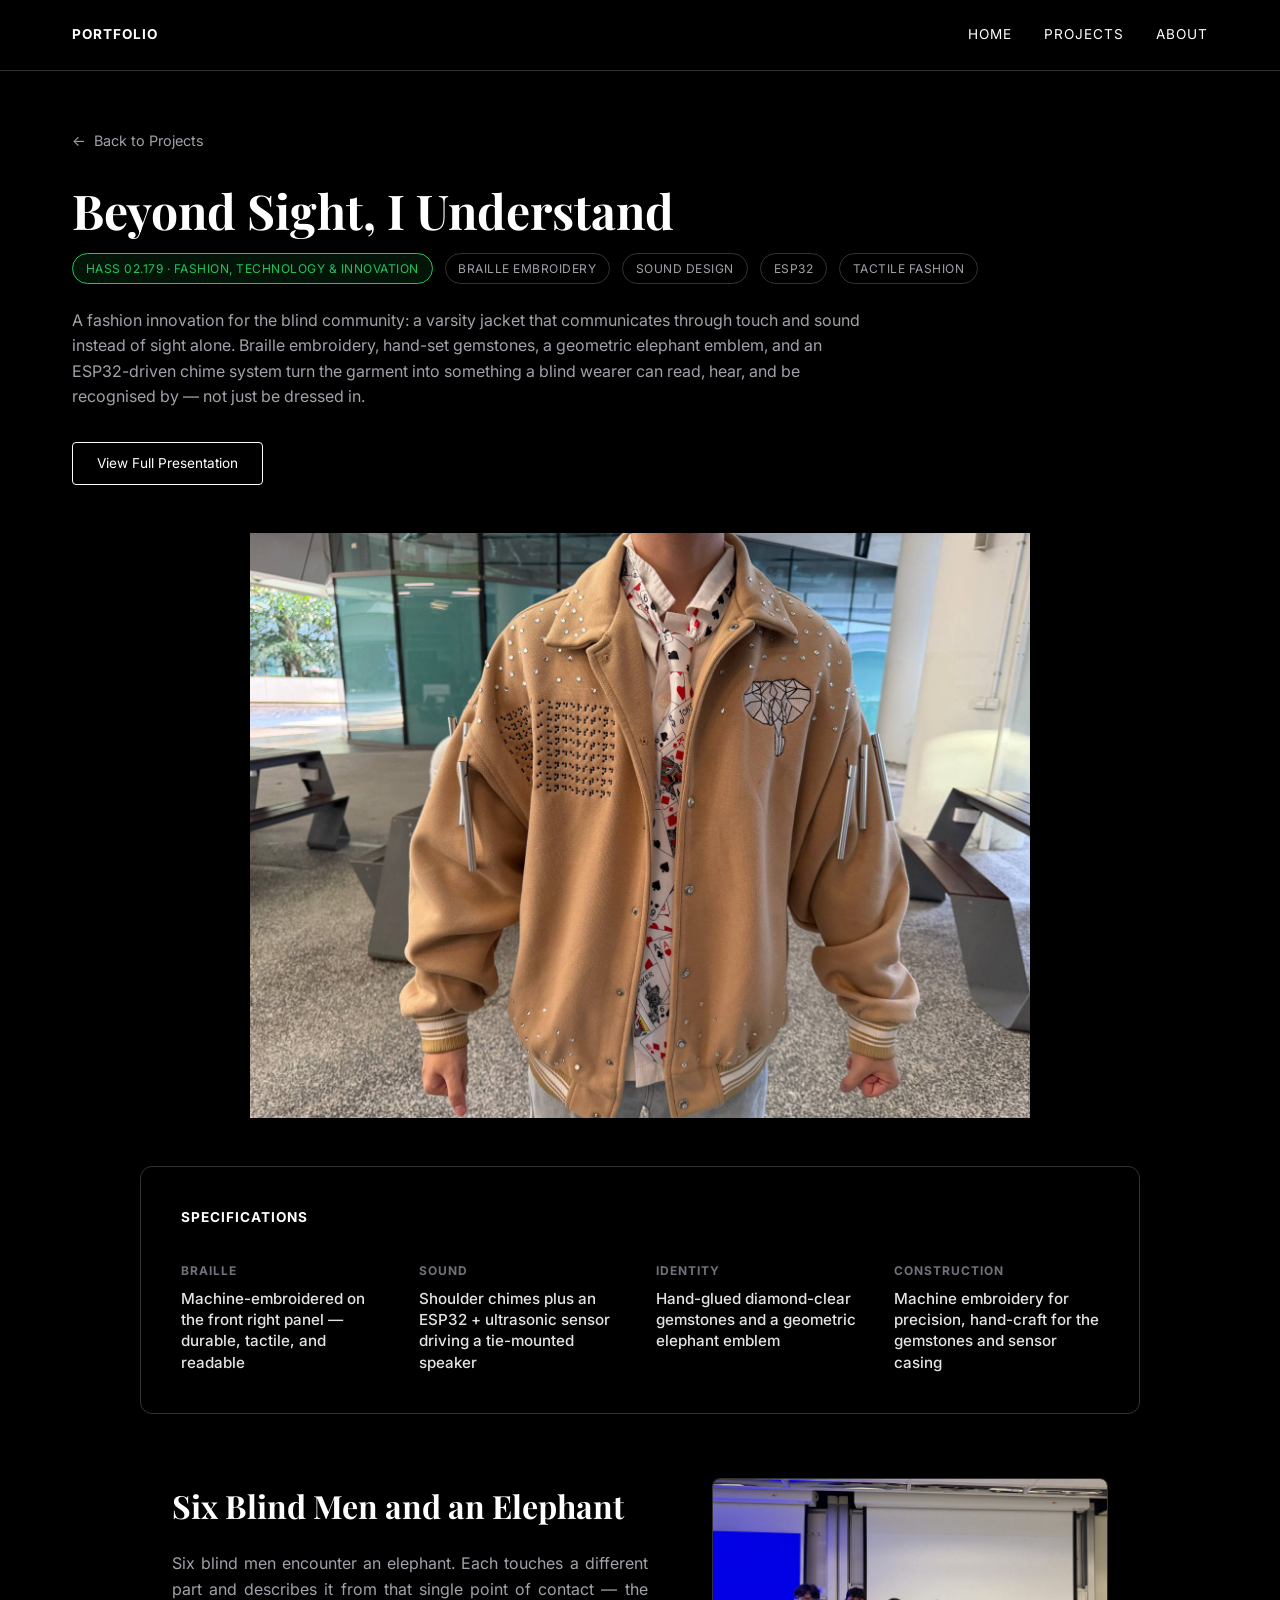
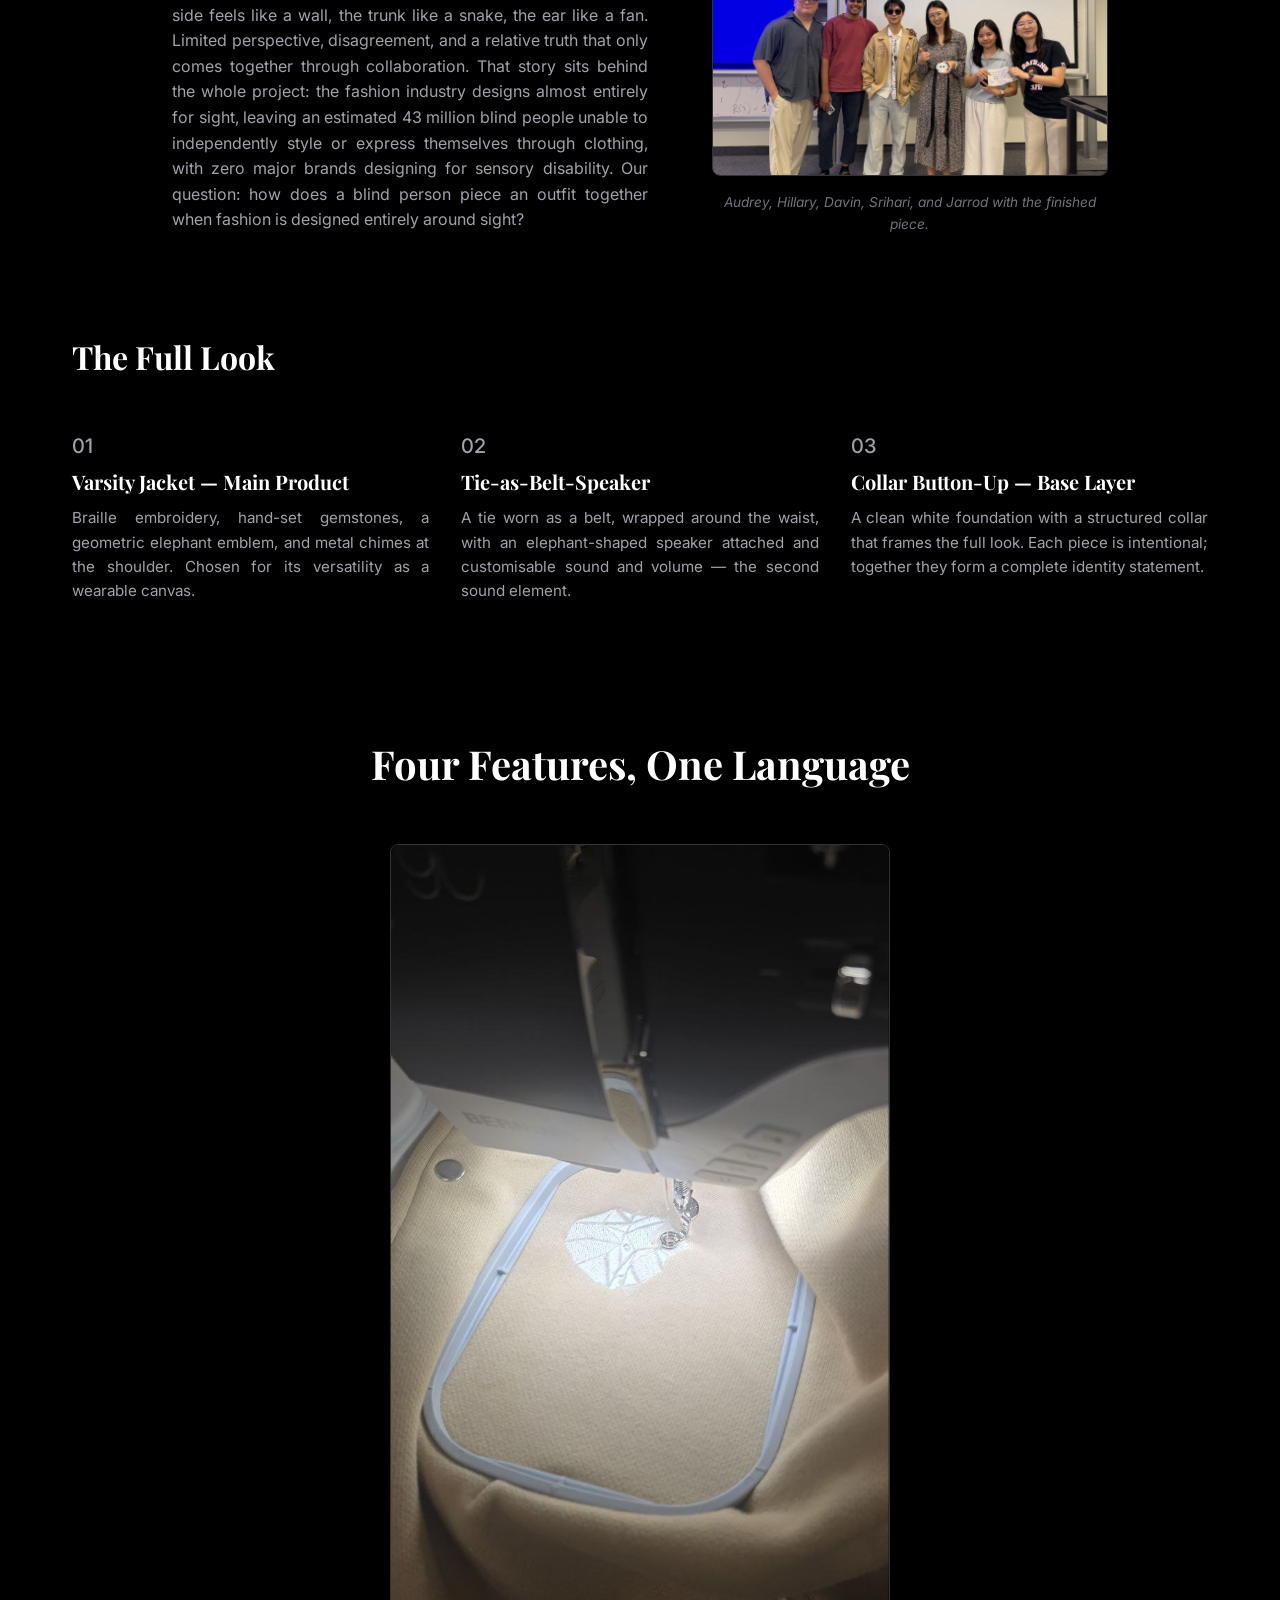
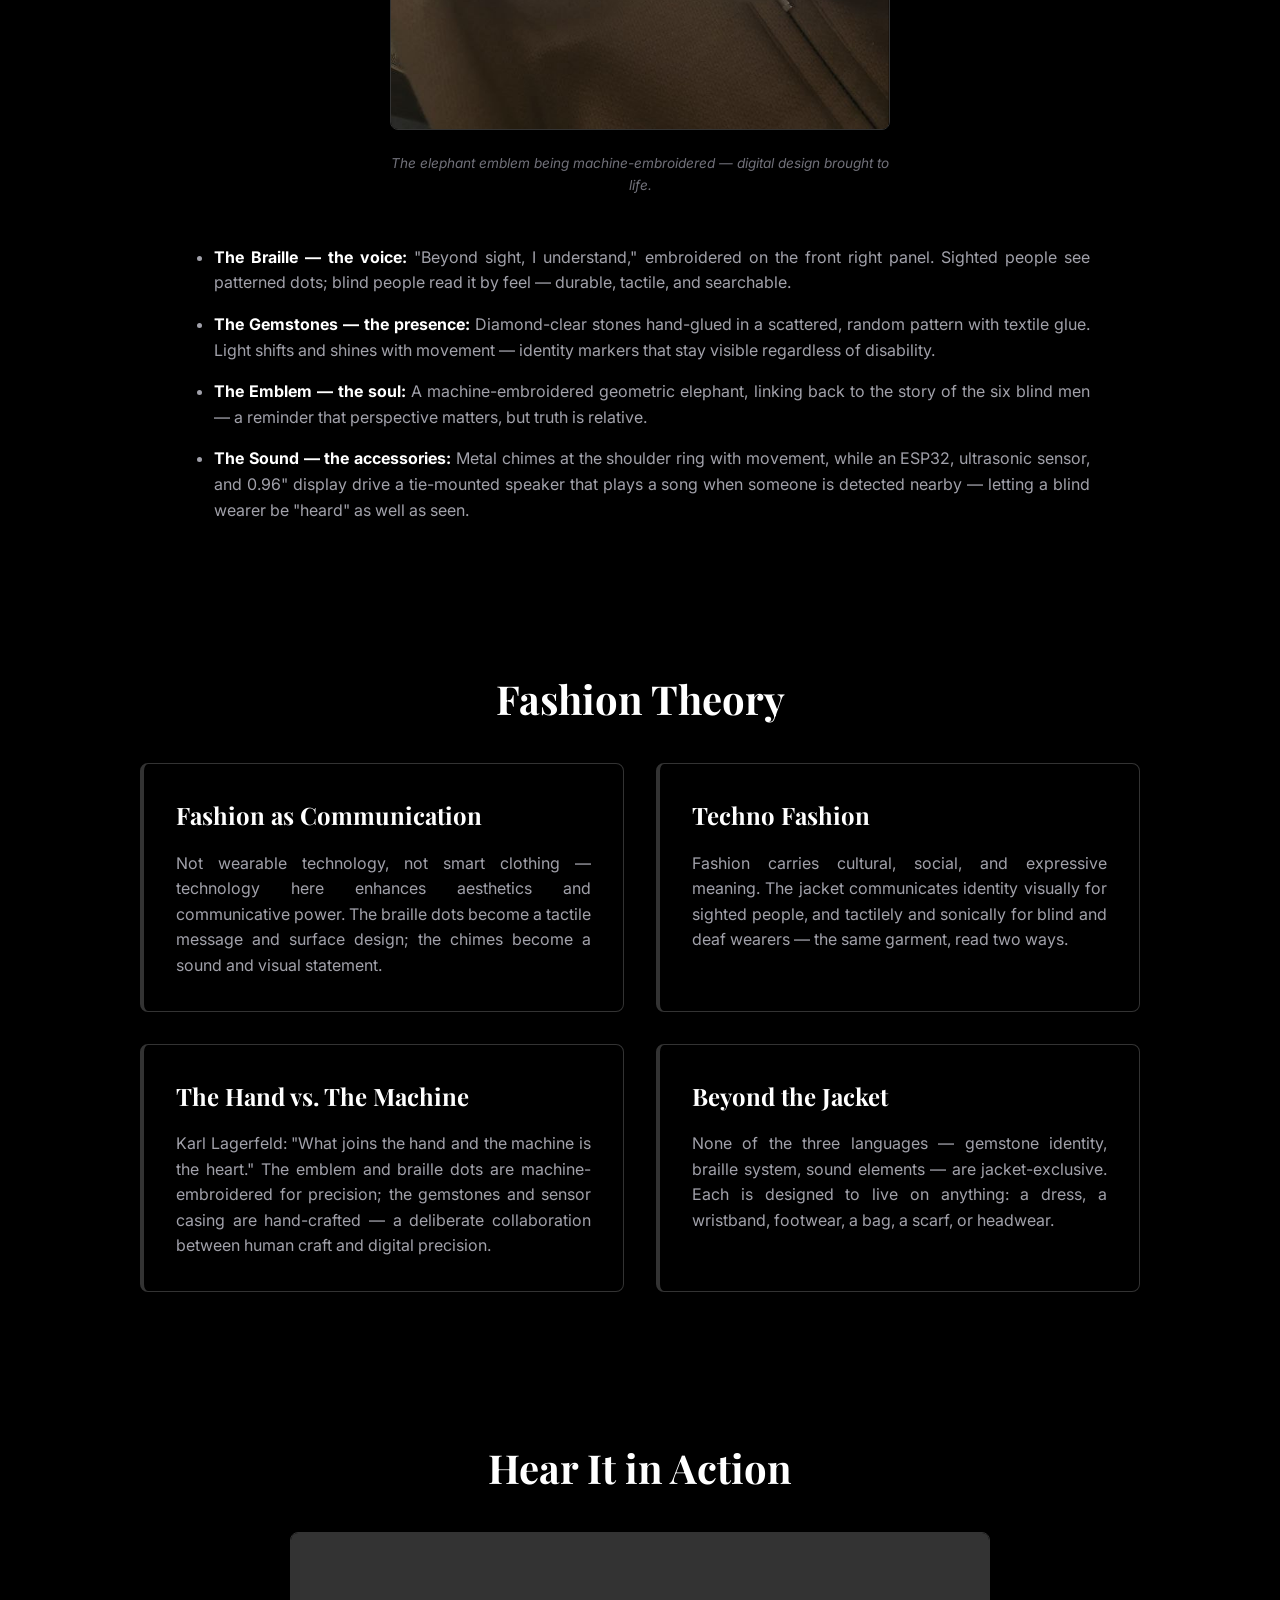
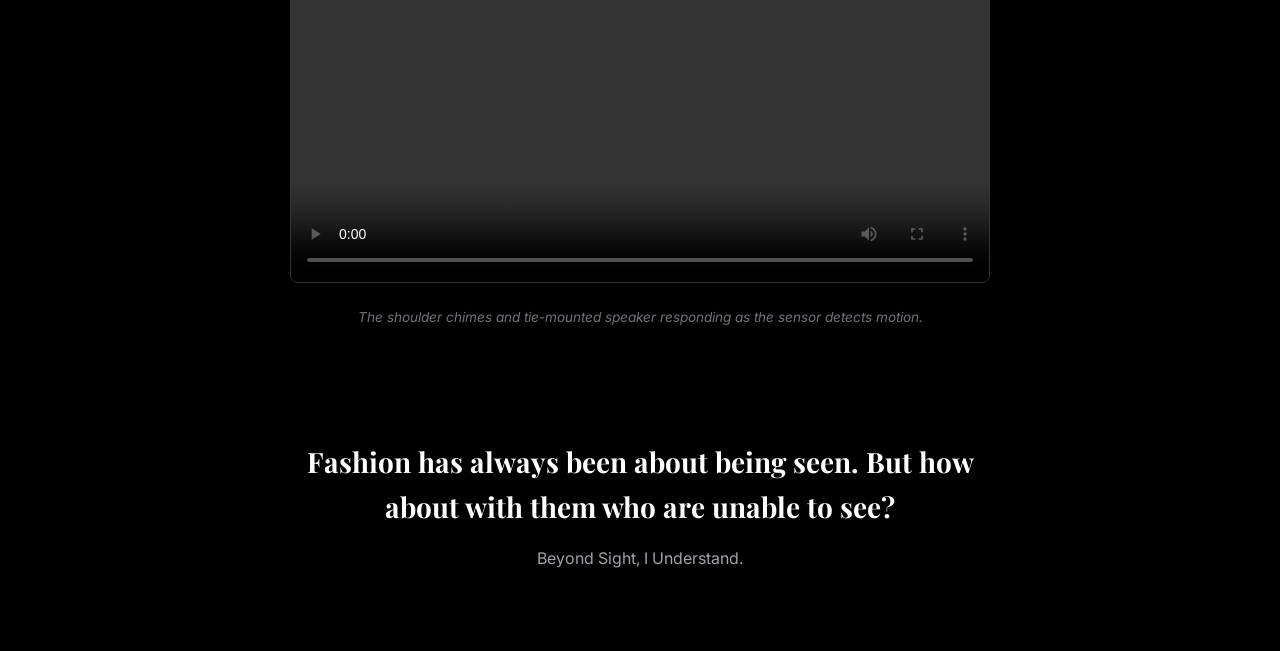
==== beyond-sight/index.html @ 9a6f2f4d "Add Beyond Sight project; restructure into per-project folders New: - beyond-sight/ — tactile fashio" ====
<!DOCTYPE html>
<html lang="en">
<head>
    <meta charset="UTF-8">
    <meta name="viewport" content="width=device-width, initial-scale=1.0">
    <title>Beyond Sight, I Understand | Engineering Portfolio</title>
    <link href="https://fonts.googleapis.com/css2?family=Inter:wght@300;400;500;600;700&family=Playfair+Display:wght@400;600;700&display=swap" rel="stylesheet">
    <link rel="stylesheet" href="../styles.css?v=5">
</head>
<body>

    <header>
        <nav>
            <div class="logo"><strong>PORTFOLIO</strong></div>
            <div class="nav-links">
                <a href="../index.html#home">Home</a>
                <a href="../index.html#projects">Projects</a>
                <a href="../index.html#about">About</a>
            </div>
        </nav>
    </header>

    <section class="container pt-nav project-header">
        <a href="../index.html#projects" class="back-link">
            <span>&larr;</span> Back to Projects
        </a>

        <h1>Beyond Sight, I Understand</h1>

        <div class="tech-tags">
            <span class="tag tag-highlight">HASS 02.179 &middot; Fashion, Technology &amp; Innovation</span>
            <span class="tag">Braille Embroidery</span>
            <span class="tag">Sound Design</span>
            <span class="tag">ESP32</span>
            <span class="tag">Tactile Fashion</span>
        </div>

        <p class="text-grey" style="max-width: 800px; margin-bottom: 1.5rem;">
            A fashion innovation for the blind community: a varsity jacket that communicates through touch and
            sound instead of sight alone. Braille embroidery, hand-set gemstones, a geometric elephant emblem,
            and an ESP32-driven chime system turn the garment into something a blind wearer can read, hear, and
            be recognised by &mdash; not just be dressed in.
        </p>

        <a href="docs/Tactile Fashion Final Presentation.pdf" target="_blank" class="btn-outline">
            View Full Presentation
        </a>
    </section>

    <section class="container" style="padding-top: 2rem; padding-bottom: 0;">
        <div class="hero-image-large">
            <img src="photos/jacket-front.jpg" alt="Front view of the tactile varsity jacket with braille embroidery, gemstones, and the elephant emblem">
        </div>

        <div class="specs-container">
            <div class="specs-title">Specifications</div>
            <div class="specs-grid">
                <div class="spec-item">
                    <h4>Braille</h4>
                    <p>Machine-embroidered on the front right panel &mdash; durable, tactile, and readable</p>
                </div>
                <div class="spec-item">
                    <h4>Sound</h4>
                    <p>Shoulder chimes plus an ESP32 + ultrasonic sensor driving a tie-mounted speaker</p>
                </div>
                <div class="spec-item">
                    <h4>Identity</h4>
                    <p>Hand-glued diamond-clear gemstones and a geometric elephant emblem</p>
                </div>
                <div class="spec-item">
                    <h4>Construction</h4>
                    <p>Machine embroidery for precision, hand-craft for the gemstones and sensor casing</p>
                </div>
            </div>
        </div>
    </section>

    <section class="bg-black">
        <div class="flex-split">
            <div class="flex-content">
                <h2>Six Blind Men and an Elephant</h2>
                <p class="text-grey" style="text-align: justify;">
                    Six blind men encounter an elephant. Each touches a different part and describes it from
                    that single point of contact &mdash; the side feels like a wall, the trunk like a snake, the
                    ear like a fan. Limited perspective, disagreement, and a relative truth that only comes
                    together through collaboration. That story sits behind the whole project: the fashion
                    industry designs almost entirely for sight, leaving an estimated 43 million blind people
                    unable to independently style or express themselves through clothing, with zero major
                    brands designing for sensory disability. Our question: how does a blind person piece an
                    outfit together when fashion is designed entirely around sight?
                </p>
            </div>
            <div class="flex-image">
                <img src="photos/team.jpg" alt="Project team with the finished jacket and braille sample">
                <div class="image-caption">Audrey, Hillary, Davin, Srihari, and Jarrod with the finished piece.</div>
            </div>
        </div>
    </section>

    <section class="container" style="padding-top: 2rem; padding-bottom: 4rem;">
        <div style="margin-bottom: 3rem;">
            <h2 style="font-size: 2rem; margin-bottom: 1rem;">The Full Look</h2>
        </div>

        <div class="projects-grid">
            <div class="project-card" style="background-color: transparent; border: none; padding: 0;">
                <div class="step-number">01</div>
                <h3 class="project-title" style="margin-top: 0; font-size: 1.25rem;">Varsity Jacket &mdash; Main Product</h3>
                <p class="text-grey" style="font-size: 0.95rem; text-align: justify;">
                    Braille embroidery, hand-set gemstones, a geometric elephant emblem, and metal chimes at the
                    shoulder. Chosen for its versatility as a wearable canvas.
                </p>
            </div>

            <div class="project-card" style="background-color: transparent; border: none; padding: 0;">
                <div class="step-number">02</div>
                <h3 class="project-title" style="margin-top: 0; font-size: 1.25rem;">Tie-as-Belt-Speaker</h3>
                <p class="text-grey" style="font-size: 0.95rem; text-align: justify;">
                    A tie worn as a belt, wrapped around the waist, with an elephant-shaped speaker attached and
                    customisable sound and volume &mdash; the second sound element.
                </p>
            </div>

            <div class="project-card" style="background-color: transparent; border: none; padding: 0;">
                <div class="step-number">03</div>
                <h3 class="project-title" style="margin-top: 0; font-size: 1.25rem;">Collar Button-Up &mdash; Base Layer</h3>
                <p class="text-grey" style="font-size: 0.95rem; text-align: justify;">
                    A clean white foundation with a structured collar that frames the full look. Each piece is
                    intentional; together they form a complete identity statement.
                </p>
            </div>
        </div>
    </section>

    <section class="bg-black">
        <div class="container" style="padding-top: 4rem; padding-bottom: 4rem;">

            <h2 style="text-align: center; margin-bottom: 3rem; font-size: 2.5rem;">Four Features, One Language</h2>

            <div style="display: flex; justify-content: center; margin-bottom: 3rem; gap: 2rem; flex-wrap: wrap;">
                <div style="width: 100%; max-width: 500px; border-radius: 8px;">
                    <img src="photos/embroidery-detail.jpg" alt="Embroidery machine stitching the geometric elephant emblem onto the jacket" style="width: 100%; height: auto; object-fit: contain; border-radius: 8px; border: 1px solid #333333;">
                    <div class="image-caption">The elephant emblem being machine-embroidered &mdash; digital design brought to life.</div>
                </div>
            </div>

            <div style="max-width: 900px; margin: 0 auto;">
                <ul style="list-style-position: outside; margin-left: 1.5rem;">
                    <li class="text-grey" style="margin-bottom: 1rem; text-align: justify;">
                        <strong style="color: #ffffff;">The Braille &mdash; the voice:</strong> "Beyond sight, I understand," embroidered on the front right panel. Sighted people see patterned dots; blind people read it by feel &mdash; durable, tactile, and searchable.
                    </li>
                    <li class="text-grey" style="margin-bottom: 1rem; text-align: justify;">
                        <strong style="color: #ffffff;">The Gemstones &mdash; the presence:</strong> Diamond-clear stones hand-glued in a scattered, random pattern with textile glue. Light shifts and shines with movement &mdash; identity markers that stay visible regardless of disability.
                    </li>
                    <li class="text-grey" style="margin-bottom: 1rem; text-align: justify;">
                        <strong style="color: #ffffff;">The Emblem &mdash; the soul:</strong> A machine-embroidered geometric elephant, linking back to the story of the six blind men &mdash; a reminder that perspective matters, but truth is relative.
                    </li>
                    <li class="text-grey" style="text-align: justify;">
                        <strong style="color: #ffffff;">The Sound &mdash; the accessories:</strong> Metal chimes at the shoulder ring with movement, while an ESP32, ultrasonic sensor, and 0.96" display drive a tie-mounted speaker that plays a song when someone is detected nearby &mdash; letting a blind wearer be "heard" as well as seen.
                    </li>
                </ul>
            </div>
        </div>
    </section>

    <section class="container">
        <div class="section-header" style="margin-bottom: 2rem;">
            <h2>Fashion Theory</h2>
        </div>

        <div class="challenge-grid">
            <div class="challenge-box">
                <h3 style="margin-bottom: 0;">Fashion as Communication</h3>
                <p class="text-grey" style="text-align: justify; margin-top: 1rem;">
                    Not wearable technology, not smart clothing &mdash; technology here enhances aesthetics and
                    communicative power. The braille dots become a tactile message and surface design; the
                    chimes become a sound and visual statement.
                </p>
            </div>

            <div class="challenge-box">
                <h3 style="margin-bottom: 0;">Techno Fashion</h3>
                <p class="text-grey" style="text-align: justify; margin-top: 1rem;">
                    Fashion carries cultural, social, and expressive meaning. The jacket communicates identity
                    visually for sighted people, and tactilely and sonically for blind and deaf wearers &mdash;
                    the same garment, read two ways.
                </p>
            </div>

            <div class="challenge-box">
                <h3 style="margin-bottom: 0;">The Hand vs. The Machine</h3>
                <p class="text-grey" style="text-align: justify; margin-top: 1rem;">
                    Karl Lagerfeld: "What joins the hand and the machine is the heart." The emblem and braille
                    dots are machine-embroidered for precision; the gemstones and sensor casing are hand-crafted
                    &mdash; a deliberate collaboration between human craft and digital precision.
                </p>
            </div>

            <div class="challenge-box">
                <h3 style="margin-bottom: 0;">Beyond the Jacket</h3>
                <p class="text-grey" style="text-align: justify; margin-top: 1rem;">
                    None of the three languages &mdash; gemstone identity, braille system, sound elements &mdash;
                    are jacket-exclusive. Each is designed to live on anything: a dress, a wristband, footwear,
                    a bag, a scarf, or headwear.
                </p>
            </div>
        </div>
    </section>

    <section class="bg-black">
        <div class="container" style="padding-top: 4rem; padding-bottom: 4rem;">
            <h2 style="text-align: center; margin-bottom: 2rem; font-size: 2.5rem;">Hear It in Action</h2>
            <div style="max-width: 700px; margin: 0 auto;">
                <video controls playsinline style="width: 100%; border-radius: 8px; border: 1px solid #333333;">
                    <source src="photos/chimes-demo.mov" type="video/quicktime">
                    <source src="photos/chimes-demo.mov" type="video/mp4">
                    Your browser can't play this video inline &mdash;
                    <a href="photos/chimes-demo.mov" style="color: #ffffff;">open it directly</a> instead.
                </video>
                <div class="image-caption">The shoulder chimes and tie-mounted speaker responding as the sensor detects motion.</div>
            </div>
        </div>
    </section>

    <section class="container" style="padding-top: 3rem; padding-bottom: 5rem; text-align: center;">
        <h2 style="font-size: 1.75rem; max-width: 700px; margin: 0 auto 1rem;">
            Fashion has always been about being seen. But how about with them who are unable to see?
        </h2>
        <p class="text-grey" style="max-width: 600px; margin: 0 auto;">Beyond Sight, I Understand.</p>
    </section>

</body>
</html>
---- styles.css ----
/* =========================================
   GLOBAL RESETS & CORE THEME
   ========================================= */
* {
    margin: 0;
    padding: 0;
    box-sizing: border-box;
}

html { scroll-behavior: smooth; }

body {
    font-family: 'Inter', sans-serif;
    background-color: #000000;
    color: #ffffff;
    line-height: 1.6;
}

h1, h2, h3 {
    font-family: 'Playfair Display', serif;
    font-weight: 700;
    color: #ffffff;
}

a {
    text-decoration: none;
    color: inherit;
    transition: opacity 0.3s ease;
}

a:hover { opacity: 0.7; }

/* =========================================
   REUSABLE LAYOUT & UTILITIES
   ========================================= */
.container { max-width: 1200px; margin: 0 auto; padding: 5rem 2rem; }

.bg-black { background-color: #000000; }
.bg-zinc { background-color: #000000; } /* Updated to true black */
.text-grey { color: #a1a1aa; }

.image-caption {
    text-align: center; font-size: 0.85rem; color: #71717a;
    margin-top: 1rem; font-style: italic;
}

/* Unified Flex Layout replacing all redundant split sections */
.flex-split {
    display: flex;
    align-items: center;
    justify-content: center;
    gap: 4rem;
    max-width: 1000px;
    margin: 0 auto;
    padding: 4rem 2rem;
}

.flex-split.reverse { flex-direction: row-reverse; }

.flex-content { flex: 1.2; }
.flex-content h2 { font-size: 2rem; margin-bottom: 1.25rem; }
.flex-content p {
    text-align: justify;
}

.flex-image { flex: 1; display: flex; justify-content: center; align-items: center; flex-direction: column; }
.flex-image img { width: 100%; max-width: 400px; height: auto; object-fit: cover; border-radius: 8px; border: 1px solid #333333; }

.placeholder-box {
    background-color: #000000; 
    border: 1px dashed #333333; 
    width: 100%;
    display: flex;
    align-items: center;
    justify-content: center;
    color: #71717a;
    font-size: 0.9rem;
}

.btn-solid {
    display: inline-block;
    background-color: #ffffff;
    color: #000000;
    padding: 0.8rem 2rem;
    font-size: 0.9rem;
    text-transform: uppercase;
    letter-spacing: 1px;
    font-weight: 600;
}

.btn-solid:hover { background-color: #cccccc; opacity: 1; }

/* =========================================
   NAVIGATION
   ========================================= */
header {
    position: fixed;
    top: 0; width: 100%;
    background-color: rgba(0, 0, 0, 0.85);
    z-index: 1000;
    backdrop-filter: blur(8px);
    border-bottom: 1px solid #333333;
}

nav {
    max-width: 1200px; margin: 0 auto; padding: 1.5rem 2rem;
    display: flex; justify-content: space-between; align-items: center;
    flex-wrap: wrap; gap: 0.75rem;
    font-size: 0.85rem; text-transform: uppercase; letter-spacing: 1px;
}

.nav-links { display: flex; gap: 2rem; }

/* =========================================
   HERO SECTIONS
   ========================================= */
.hero { padding-top: 8rem; display: flex; align-items: center; gap: 4rem; }
.hero-content { flex: 1; padding-top: 1.5rem; }
.hero-content h1 { font-size: 3.5rem; line-height: 1.2; margin-bottom: 1.5rem; }
.hero-content p { margin-bottom: 2.5rem; max-width: 450px; }
.hero-image { flex: 1; height: 450px; padding-top: 1.5rem; }

/* =========================================
   PROJECT CARDS & GRID
   ========================================= */
.section-header { text-align: center; margin-bottom: 4rem; }
.section-header h2 { font-size: 2.5rem; margin-bottom: 1rem; }

.projects-grid {
    display: grid;
    grid-template-columns: repeat(auto-fit, minmax(300px, 1fr));
    gap: 2rem;
}

.project-card {
    background-color: #000000; 
    padding: 1.5rem;
    border: 1px solid #333333;
    transition: border-color 0.3s ease, transform 0.3s ease;
    display: block;
}

.project-card:hover { border-color: #ffffff; transform: translateY(-4px); }

.project-img {
    height: 220px; 
    margin-bottom: 1.5rem; 
    position: relative;
    overflow: hidden; 
    background-color: #000000; 
    border-bottom: 1px solid #222222; 
    display: flex; 
    justify-content: center; 
    align-items: center;
}

.project-img img { width: 100%; height: 100%; object-fit: cover; }

.project-title { font-size: 1.2rem; margin-bottom: 0.5rem; margin-top: 1rem; }
.step-number { font-size: 1.25rem; font-weight: 500; color: #a1a1aa; margin-bottom: 0.25rem; }

.card-overlay {
    position: absolute; top: 0; left: 0; width: 100%; height: 100%;
    background-color: rgba(0, 0, 0, 0.7); display: flex;
    justify-content: center; align-items: center; opacity: 0;
    transition: opacity 0.3s ease;
}

.project-card:hover .card-overlay { opacity: 1; }

.overlay-text {
    color: #ffffff; font-size: 0.85rem; text-transform: uppercase;
    letter-spacing: 1px; padding: 0.5rem 1rem; border: 1px solid #ffffff;
}

/* =========================================
   PROJECT TEMPLATE SPECIFICS (NEW)
   ========================================= */

.pt-nav { padding-top: 8rem; }

.back-link {
    display: inline-flex;
    align-items: center;
    gap: 0.5rem;
    color: #a1a1aa;
    font-size: 0.9rem;
    margin-bottom: 2rem;
}
.back-link:hover { color: #ffffff; }

.project-header { 
    margin-bottom: 0; 
    padding-bottom: 1rem; /* Overrides the default huge 5rem container padding */
}
.project-header h1 { font-size: 3rem; margin-bottom: 1rem; line-height: 1.1; }

/* Tags (Tech Stack) */
.tech-tags {
    display: flex;
    flex-wrap: wrap;
    gap: 0.75rem;
    margin-bottom: 1.5rem;
}
.tag {
    background-color: #000000;
    color: #a1a1aa;
    padding: 0.3rem 0.8rem;
    border-radius: 20px;
    font-size: 0.75rem;
    text-transform: uppercase;
    letter-spacing: 0.5px;
    border: 1px solid #333;
}
.tag-highlight {
    color: #22c55e; /* Vibrant green text */
    border-color: #22c55e; /* Vibrant green border */
    background-color: rgba(34, 197, 94, 0.1); /* Subtle green background tint */
}

/* Outline Button for GitHub */
.btn-outline {
    display: inline-flex;
    align-items: center;
    gap: 0.5rem;
    background-color: transparent;
    color: #ffffff;
    padding: 0.6rem 1.5rem;
    font-size: 0.85rem;
    border: 1px solid #ffffff;
    border-radius: 4px;
    margin-top: 0.5rem;
}
.btn-outline:hover { background-color: #ffffff; color: #000000; }

/* Hero Image Large */
.hero-image-large {
    width: 100%;
    max-width: 1000px; /* INCREASED: Allows the image to stretch wider */
    margin: 0 auto; 
    height: 65vh; /* INCREASED: Gives the image more vertical room to expand */
    min-height: 400px; /* INCREASED: Ensures it stays reasonably large on smaller screens */
    border-radius: 12px;
    overflow: hidden;
    background-color: transparent; 
    border: none; 
    position: relative;
}

.hero-image-large img {
    width: 100%;
    height: 100%;
    object-fit: contain; /* Changed from 'cover' so nothing gets cropped out */
}

/* Quick Specs Container */
.specs-container {
    background-color: #000000; 
    border: 1px solid #333333;
    border-radius: 12px;
    padding: 2.5rem;
    margin-top: 3rem; /* Changed from a negative to a POSITIVE number to push it down */
    position: relative; 
    z-index: 10;
    max-width: 1000px;
    margin-left: auto;
    margin-right: auto;
}

.specs-title {
    font-size: 0.85rem;
    text-transform: uppercase;
    letter-spacing: 1px;
    color: #ffffff;
    margin-bottom: 2rem;
    font-family: 'Inter', sans-serif;
    font-weight: 700;
}
.specs-grid {
    display: grid;
    grid-template-columns: repeat(auto-fit, minmax(200px, 1fr));
    gap: 2rem;
}
.spec-item h4 {
    font-size: 0.75rem;
    color: #71717a;
    text-transform: uppercase;
    letter-spacing: 1px;
    margin-bottom: 0.5rem;
    font-family: 'Inter', sans-serif;
}
.spec-item p {
    font-size: 0.95rem;
    color: #e4e4e7;
    line-height: 1.4;
    font-weight: 500;
}

/* Challenges & Failures Section */
.challenge-grid {
    display: grid;
    grid-template-columns: 1fr 1fr;
    gap: 2rem;
    max-width: 1000px;
    margin: 0 auto;
}
.challenge-box {
    background-color: #000000; 
    border: 1px solid #333333;
    border-left: 4px solid #333;
    padding: 2rem;
    border-radius: 8px;
}
.challenge-box:hover { border-color: #555; border-left-color: #555; }
.challenge-status {
    font-size: 0.75rem;
    font-weight: 600;
    letter-spacing: 1px;
    margin-bottom: 1rem;
    display: inline-block;
    padding: 0.25rem 0.75rem;
    border-radius: 4px;
}
.challenge-status.problem { background-color: rgba(239, 68, 68, 0.1); color: #ef4444; border: 1px solid rgba(239, 68, 68, 0.2); }
.challenge-status.solution { background-color: rgba(34, 197, 94, 0.1); color: #22c55e; border: 1px solid rgba(34, 197, 94, 0.2); }
.challenge-box h3 { margin-bottom: 1rem; font-size: 1.5rem; }

/* =========================================
   HERO ANIMATION (ORBITAL HUD)
   ========================================= */
.animated-asset {
    position: relative;
    display: flex;
    justify-content: center;
    align-items: center;
    background-color: transparent;
    border: none; 
}
.tech-circle {
    position: absolute;
    border-radius: 50%;
    border: 1px solid rgba(255, 255, 255, 0.05); 
}
.circle-1 {
    width: 320px; height: 320px;
    border-top: 1px solid #555555;
    border-bottom: 1px solid #555555;
    animation: spin 16s linear infinite;
}
.circle-2 {
    width: 240px; height: 240px;
    border-left: 2px solid #a1a1aa;
    border-right: 1px dashed #333333;
    animation: spin-reverse 10s linear infinite;
}
.circle-3 {
    width: 150px; height: 150px;
    border: 1px dashed #71717a;
    animation: spin 6s linear infinite;
}
.tech-node {
    position: absolute; top: -4px; left: 50%;
    transform: translateX(-50%); width: 8px; height: 8px;
    background-color: #ffffff; border-radius: 50%;
    box-shadow: 0 0 10px #ffffff, 0 0 20px #ffffff;
}
.tech-center {
    position: absolute; font-family: 'Inter', sans-serif;
    font-size: 0.7rem; letter-spacing: 3px; color: #a1a1aa;
    animation: pulse 2s ease-in-out infinite;
}
@keyframes spin { 0% { transform: rotate(0deg); } 100% { transform: rotate(360deg); } }
@keyframes spin-reverse { 0% { transform: rotate(360deg); } 100% { transform: rotate(0deg); } }
@keyframes pulse { 0%, 100% { opacity: 0.4; } 50% { opacity: 1; text-shadow: 0 0 8px rgba(255,255,255,0.5); } }

/* =========================================
   OSCILLOSCOPE HERO ANIMATION
   ========================================= */
.scope-rig {
    display: flex;
    align-items: center;
    justify-content: center;
    width: 100%;
}

.scope {
    width: 100%;
    max-width: 480px;
    background: linear-gradient(180deg, #141414, #0a0a0a);
    border: 1px solid #2a2a2a;
    border-radius: 18px;
    padding: 1.25rem;
    box-shadow: 0 0 40px rgba(57, 255, 201, 0.06), inset 0 0 20px rgba(0,0,0,0.6);
}

.scope-screen {
    position: relative;
    width: 100%;
    aspect-ratio: 3 / 2;
    background: #020403;
    border-radius: 8px;
    overflow: hidden;
    border: 1px solid #1f1f1f;
    box-shadow: inset 0 0 30px rgba(0,0,0,0.9);
}

.scope-grid, .scope-wave {
    position: absolute;
    top: 0; left: 0;
    width: 100%; height: 100%;
}

.scope-wave #wavePath {
    filter: drop-shadow(0 0 6px #39ffc9) drop-shadow(0 0 14px rgba(57,255,201,0.6));
}

.scope-wave #wavePath2 {
    filter: drop-shadow(0 0 5px #ff5fd8);
}

.scanlines {
    position: absolute;
    top: 0; left: 0; width: 100%; height: 100%;
    background: repeating-linear-gradient(
        to bottom,
        rgba(255,255,255,0.035) 0px,
        rgba(255,255,255,0.035) 1px,
        transparent 1px,
        transparent 3px
    );
    pointer-events: none;
    mix-blend-mode: overlay;
}

.scope-panel {
    display: flex;
    align-items: center;
    justify-content: space-between;
    gap: 1rem;
    margin-top: 1rem;
}

.scope-readout {
    font-family: 'Inter', monospace;
    font-size: 0.7rem;
    letter-spacing: 0.5px;
    color: #39ffc9;
    text-shadow: 0 0 6px rgba(57,255,201,0.5);
    white-space: nowrap;
    overflow: hidden;
    text-overflow: ellipsis;
}

.scope-led {
    flex-shrink: 0;
    width: 9px; height: 9px;
    border-radius: 50%;
    background: #39ffc9;
    box-shadow: 0 0 8px #39ffc9, 0 0 16px rgba(57,255,201,0.6);
    animation: led-pulse 1.6s ease-in-out infinite;
}

@keyframes led-pulse {
    0%, 100% { opacity: 1; }
    50% { opacity: 0.35; }
}

/* Dog photo — rides on top of the waveform, own solid frame so it never blends into the lines */
.dog-frame {
    position: absolute;
    top: 50%; left: 50%;
    width: 150px;
    height: 150px;
    transform: translate(-50%, -50%);
    border-radius: 50%;
    overflow: hidden;
    border: 2px solid #0a0a0a;
    outline: 2px solid rgba(57,255,201,0.6);
    box-shadow: 0 0 16px rgba(0,0,0,0.7), 0 0 14px rgba(57,255,201,0.35);
    z-index: 5;
    will-change: top, transform;
}

.dog-frame img {
    width: 100%; height: 100%; object-fit: cover;
    filter: contrast(1.1) saturate(1.05) brightness(0.98);
}

.crt-overlay {
    position: absolute;
    top: 0; left: 0; width: 100%; height: 100%;
    background: radial-gradient(circle, transparent 55%, rgba(0,0,0,0.5) 100%);
    box-shadow: inset 0 0 20px rgba(0,0,0,0.5);
}

/* =========================================
   RESPONSIVE OVERRIDES
   ========================================= */
@media (max-width: 768px) {
    .container { padding: 3.5rem 1.5rem; }

    nav { padding: 1.25rem 1.5rem; }
    .nav-links { gap: 1.25rem; font-size: 0.9em; }

    .hero {
        flex-direction: column;
        align-items: stretch;
        gap: 2.5rem;
        padding-top: 6.5rem;
        text-align: center;
    }
    .hero-content { flex: none; padding-top: 0; }
    .hero-image { padding-top: 0; }
    .hero-content h1 { font-size: 2.5rem; }
    .hero-content p { margin-left: auto; margin-right: auto; }
    .hero-image { flex: none; height: auto; }

    .scope { max-width: 340px; padding: 1rem; }
    .dog-frame { width: 100px; height: 100px; }

    .flex-split {
        flex-direction: column;
        gap: 2rem;
        padding: 2.5rem 1.5rem;
    }
    .flex-split.reverse { flex-direction: column; }

    .section-header { margin-bottom: 2.5rem; }
    .section-header h2 { font-size: 2rem; }

    .project-header h1 { font-size: 2.25rem; }

    .challenge-grid { grid-template-columns: 1fr; }
    .hero-image-large { height: 40vh; }
    .specs-container { padding: 1.5rem; margin-top: -2rem; }
    .circle-1 { width: 260px; height: 260px; }
    .circle-2 { width: 190px; height: 190px; }
    .circle-3 { width: 120px; height: 120px; }
}

@media (max-width: 480px) {
    .container { padding: 3rem 1.25rem; }

    .logo { font-size: 0.9rem; }
    .nav-links { gap: 1rem; font-size: 0.8em; }

    .hero-content h1 { font-size: 2.1rem; }
    .hero-content p { font-size: 0.95rem; }
    .btn-solid { width: 100%; text-align: center; }

    .scope { max-width: 100%; }
    .dog-frame { width: 80px; height: 80px; }
    .scope-readout { font-size: 0.6rem; }

    .project-header h1 { font-size: 1.9rem; }
    .tech-tags { gap: 0.5rem; }

    .specs-grid { grid-template-columns: 1fr 1fr; gap: 1.25rem; }

    .btn-outline { width: 100%; justify-content: center; }
}
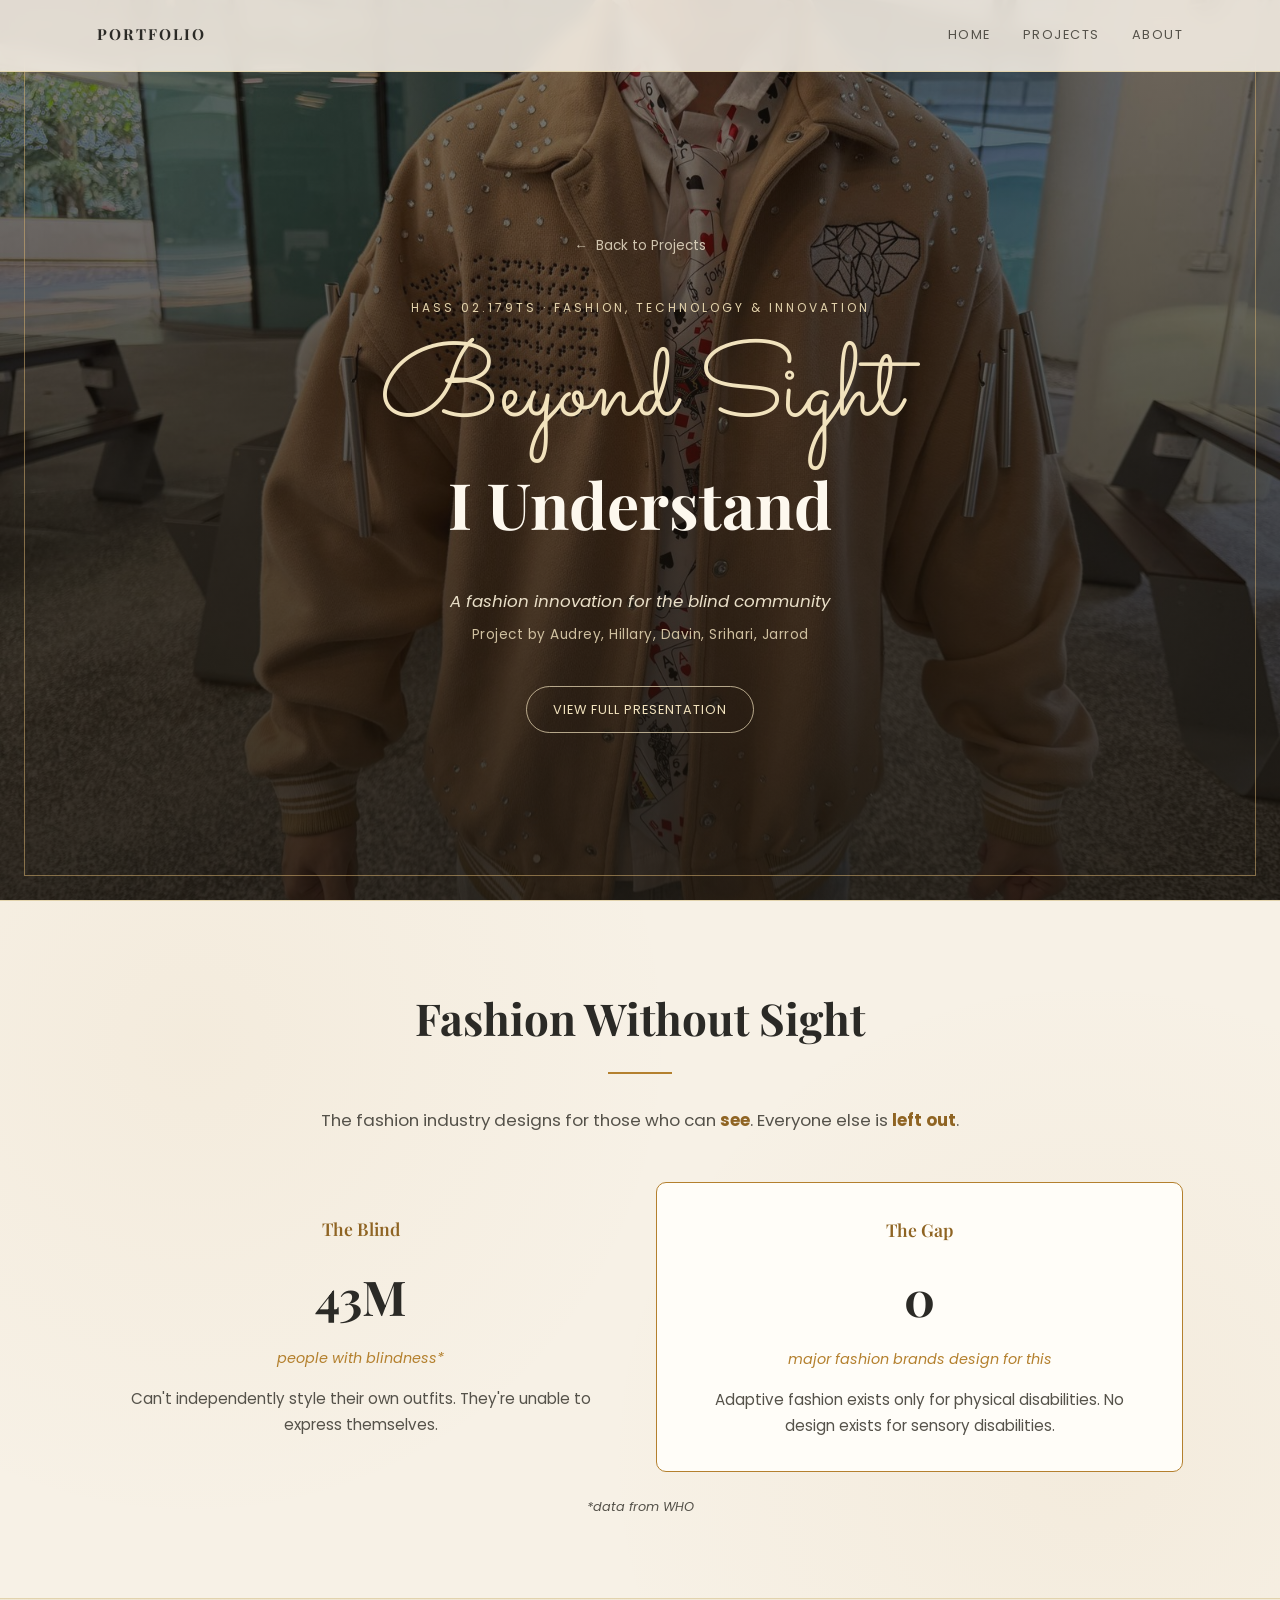
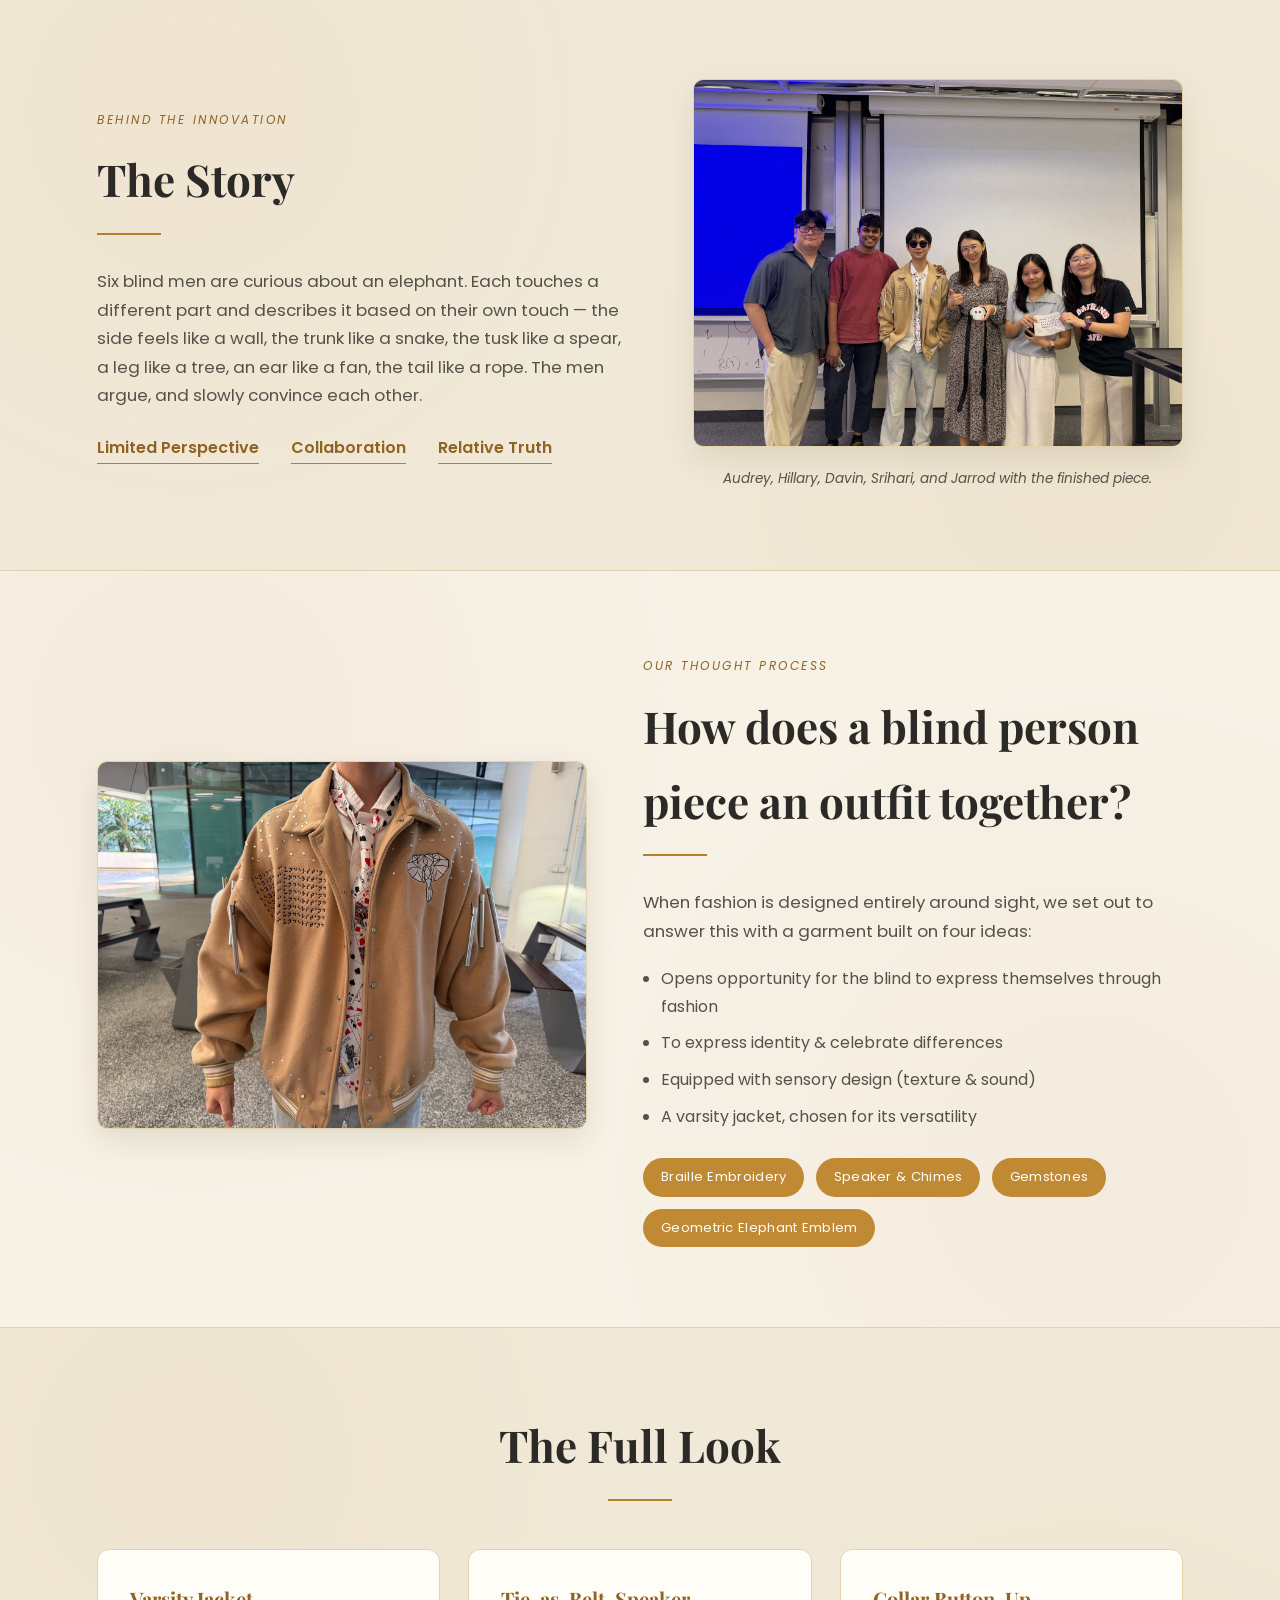
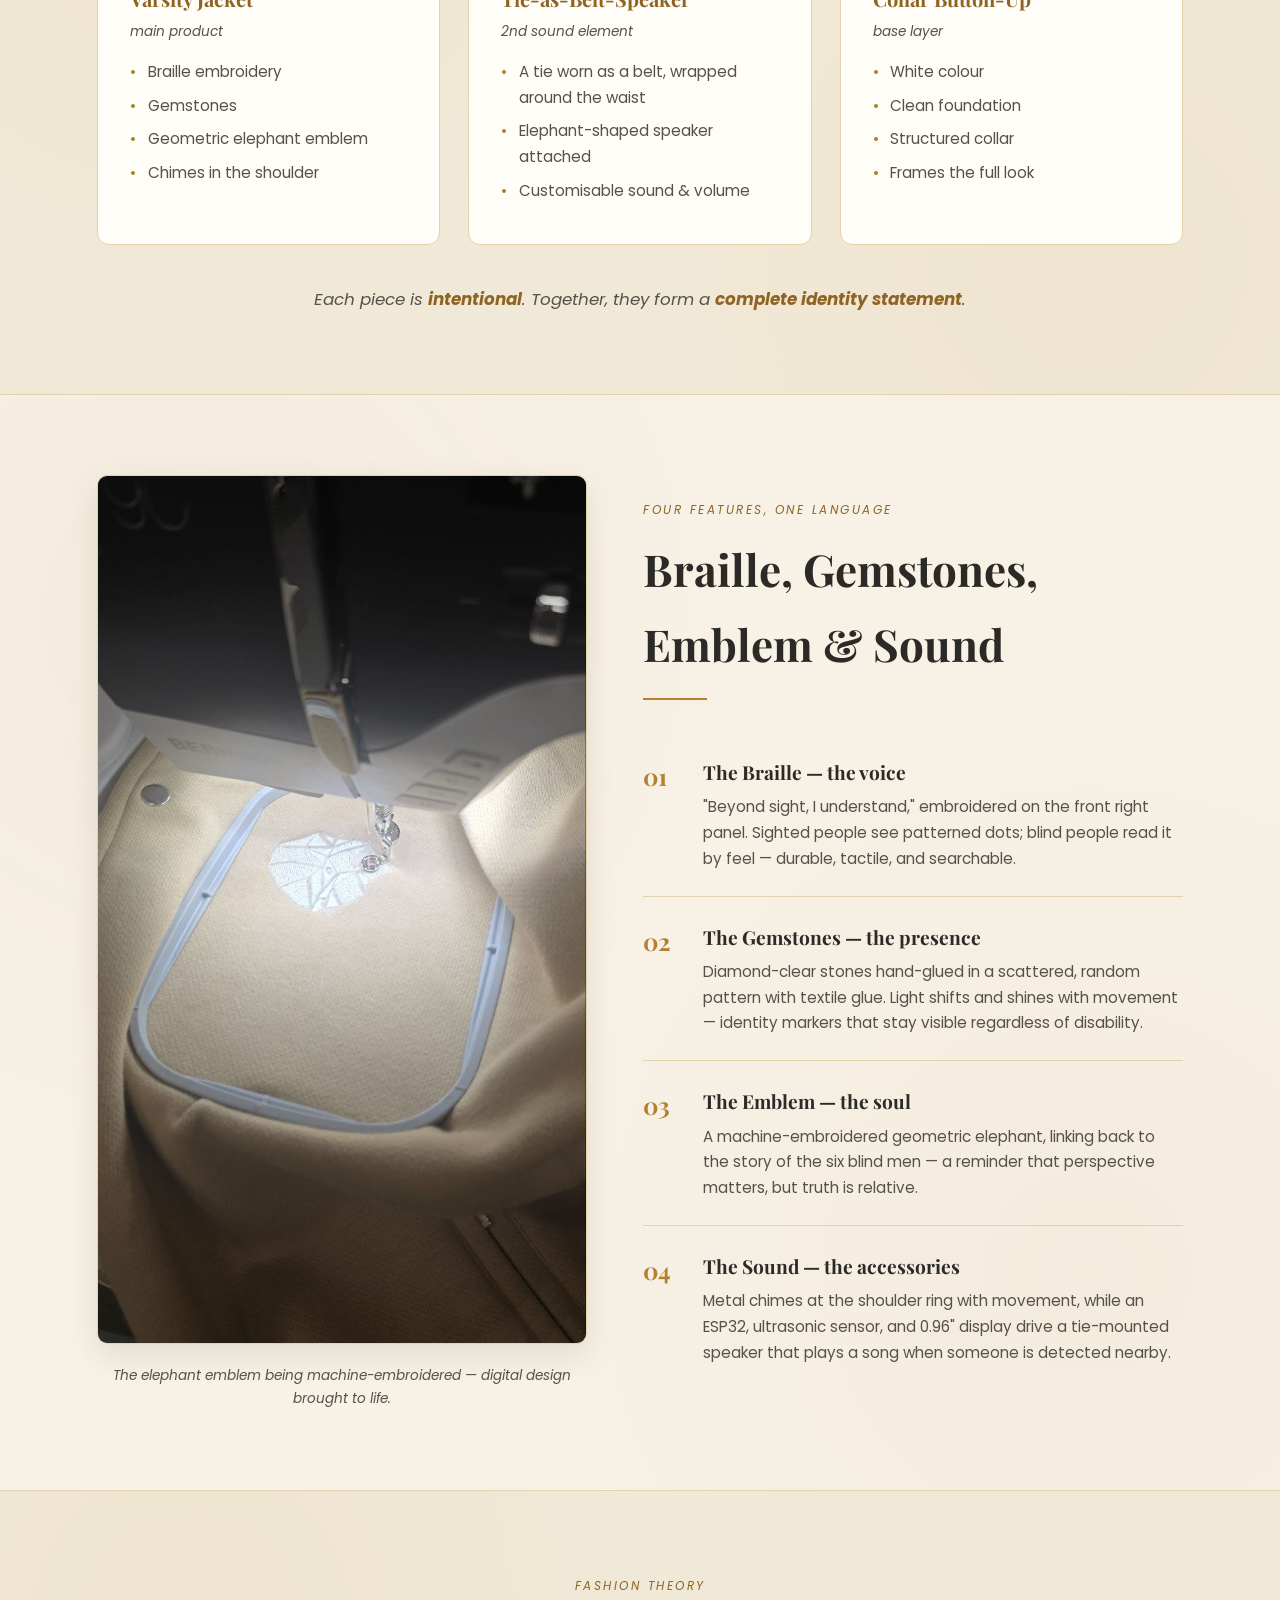
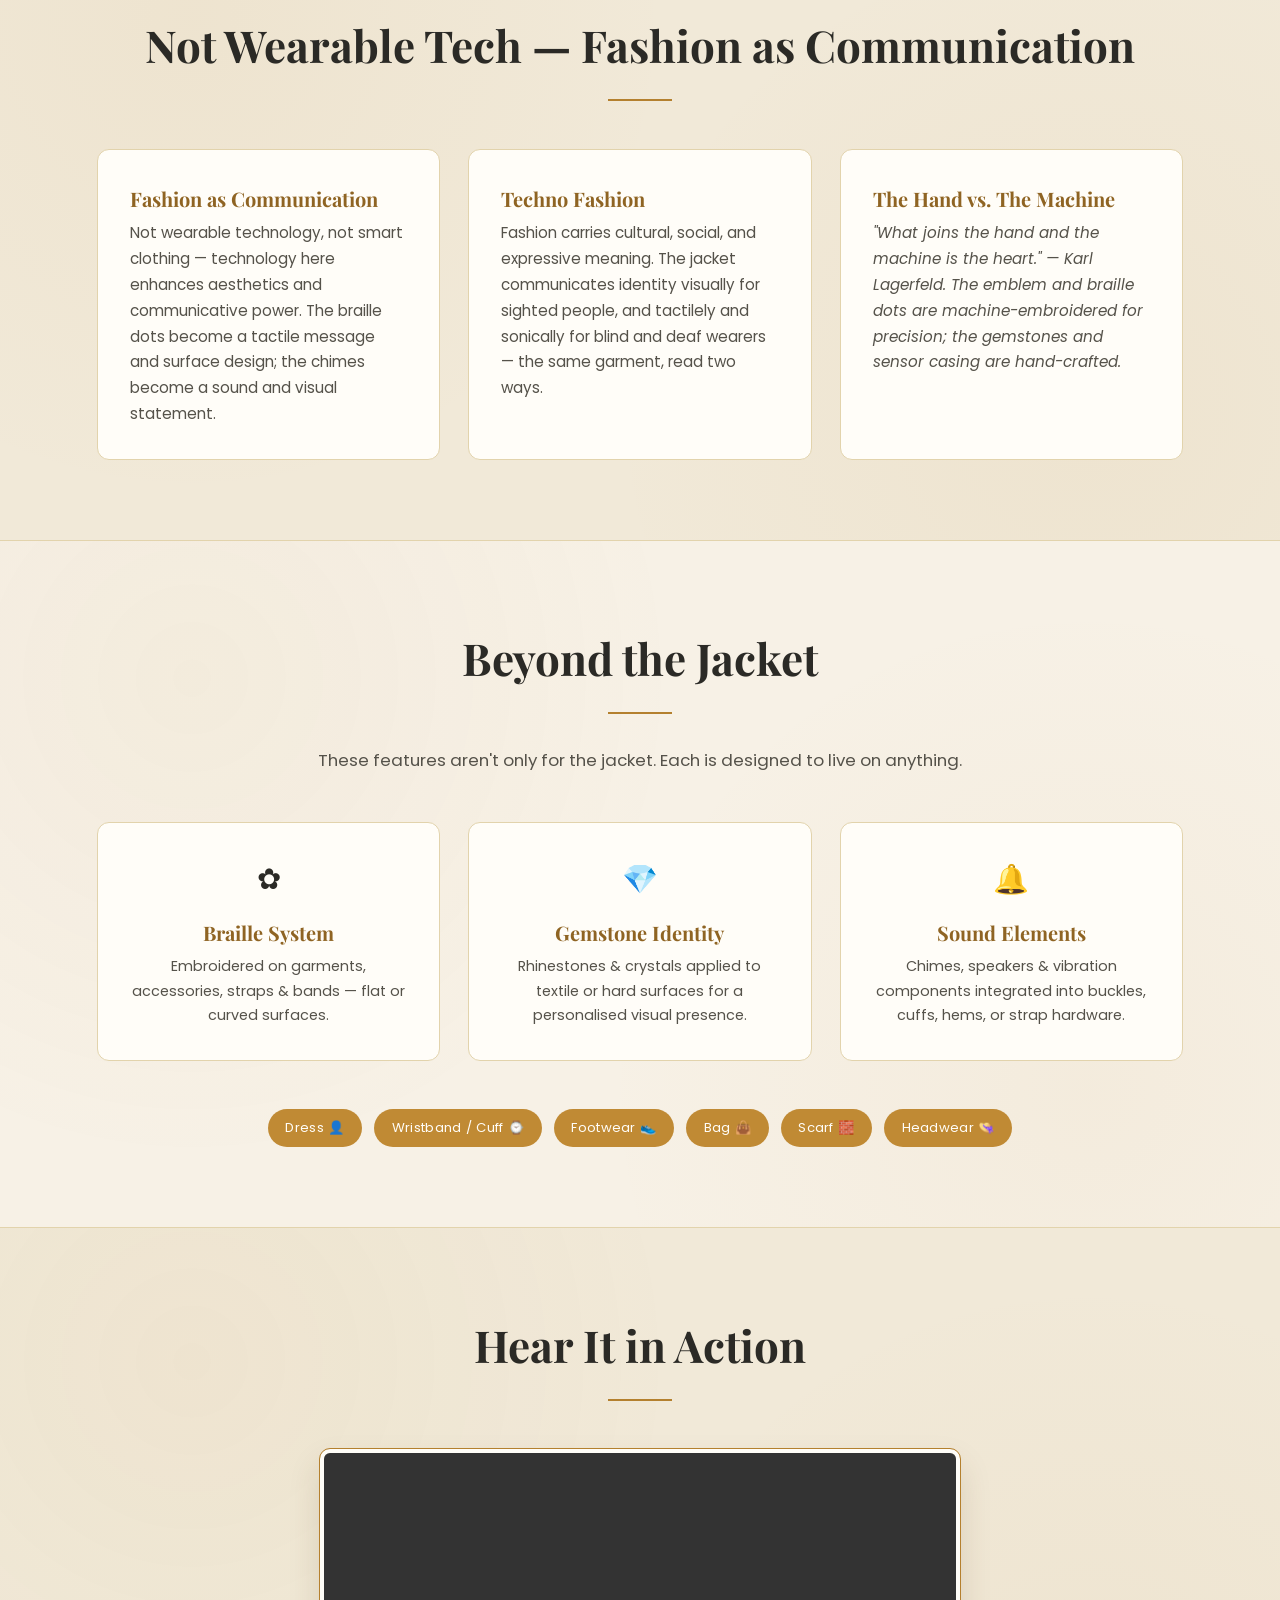
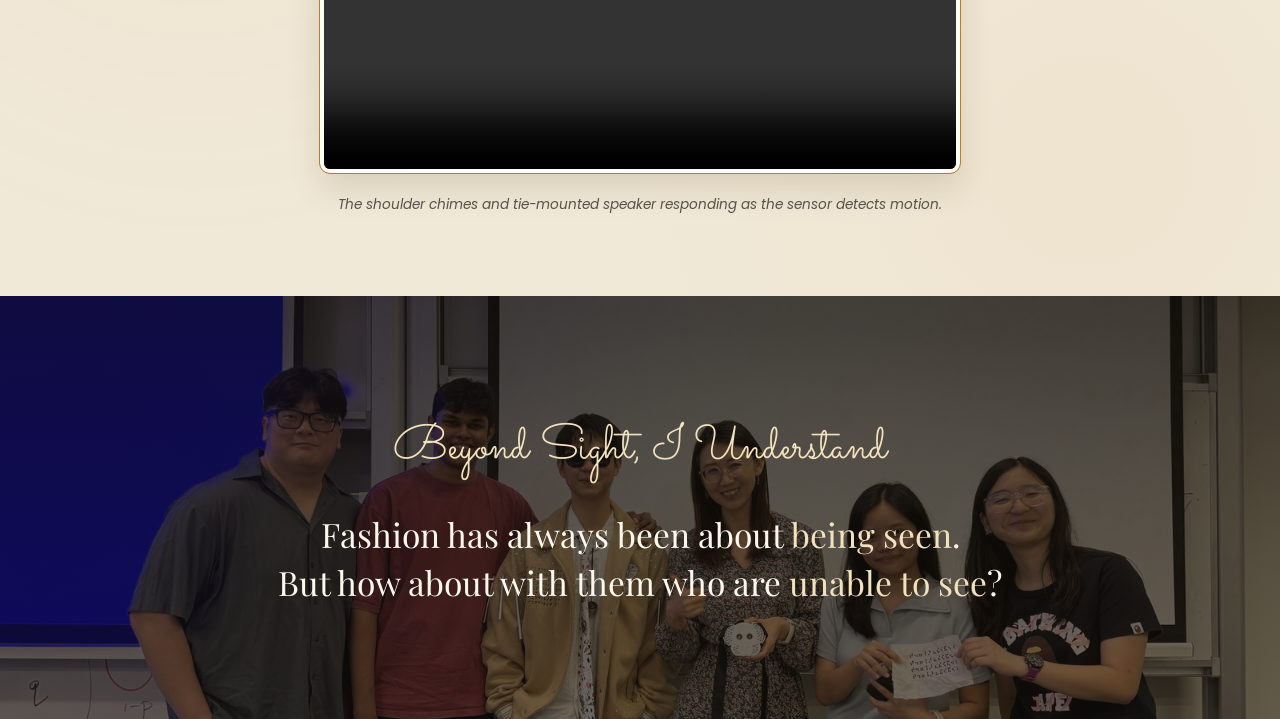
==== commit f0d992ab: "Redesign Beyond Sight with its own warm editorial theme Replaces the shared dark engineering-portfol" ====
--- a/beyond-sight/index.html
+++ b/beyond-sight/index.html
@@ -4,8 +4,8 @@
     <meta charset="UTF-8">
     <meta name="viewport" content="width=device-width, initial-scale=1.0">
     <title>Beyond Sight, I Understand | Engineering Portfolio</title>
-    <link href="https://fonts.googleapis.com/css2?family=Inter:wght@300;400;500;600;700&family=Playfair+Display:wght@400;600;700&display=swap" rel="stylesheet">
-    <link rel="stylesheet" href="../styles.css?v=5">
+    <link href="https://fonts.googleapis.com/css2?family=Playfair+Display:ital,wght@0,400;0,700;1,600&family=Poppins:wght@300;400;500;600;700&family=Sacramento&display=swap" rel="stylesheet">
+    <link rel="stylesheet" href="styles.css">
 </head>
 <body>
 
@@ -20,214 +20,304 @@
         </nav>
     </header>
 
-    <section class="container pt-nav project-header">
-        <a href="../index.html#projects" class="back-link">
-            <span>&larr;</span> Back to Projects
-        </a>
-
-        <h1>Beyond Sight, I Understand</h1>
-
-        <div class="tech-tags">
-            <span class="tag tag-highlight">HASS 02.179 &middot; Fashion, Technology &amp; Innovation</span>
-            <span class="tag">Braille Embroidery</span>
-            <span class="tag">Sound Design</span>
-            <span class="tag">ESP32</span>
-            <span class="tag">Tactile Fashion</span>
-        </div>
-
-        <p class="text-grey" style="max-width: 800px; margin-bottom: 1.5rem;">
-            A fashion innovation for the blind community: a varsity jacket that communicates through touch and
-            sound instead of sight alone. Braille embroidery, hand-set gemstones, a geometric elephant emblem,
-            and an ESP32-driven chime system turn the garment into something a blind wearer can read, hear, and
-            be recognised by &mdash; not just be dressed in.
-        </p>
-
-        <a href="docs/Tactile Fashion Final Presentation.pdf" target="_blank" class="btn-outline">
-            View Full Presentation
-        </a>
-    </section>
-
-    <section class="container" style="padding-top: 2rem; padding-bottom: 0;">
-        <div class="hero-image-large">
-            <img src="photos/jacket-front.jpg" alt="Front view of the tactile varsity jacket with braille embroidery, gemstones, and the elephant emblem">
-        </div>
-
-        <div class="specs-container">
-            <div class="specs-title">Specifications</div>
-            <div class="specs-grid">
-                <div class="spec-item">
-                    <h4>Braille</h4>
-                    <p>Machine-embroidered on the front right panel &mdash; durable, tactile, and readable</p>
-                </div>
-                <div class="spec-item">
-                    <h4>Sound</h4>
-                    <p>Shoulder chimes plus an ESP32 + ultrasonic sensor driving a tie-mounted speaker</p>
-                </div>
-                <div class="spec-item">
-                    <h4>Identity</h4>
-                    <p>Hand-glued diamond-clear gemstones and a geometric elephant emblem</p>
-                </div>
-                <div class="spec-item">
-                    <h4>Construction</h4>
-                    <p>Machine embroidery for precision, hand-craft for the gemstones and sensor casing</p>
-                </div>
-            </div>
-        </div>
-    </section>
-
-    <section class="bg-black">
-        <div class="flex-split">
-            <div class="flex-content">
-                <h2>Six Blind Men and an Elephant</h2>
-                <p class="text-grey" style="text-align: justify;">
-                    Six blind men encounter an elephant. Each touches a different part and describes it from
-                    that single point of contact &mdash; the side feels like a wall, the trunk like a snake, the
-                    ear like a fan. Limited perspective, disagreement, and a relative truth that only comes
-                    together through collaboration. That story sits behind the whole project: the fashion
-                    industry designs almost entirely for sight, leaving an estimated 43 million blind people
-                    unable to independently style or express themselves through clothing, with zero major
-                    brands designing for sensory disability. Our question: how does a blind person piece an
-                    outfit together when fashion is designed entirely around sight?
-                </p>
-            </div>
-            <div class="flex-image">
-                <img src="photos/team.jpg" alt="Project team with the finished jacket and braille sample">
-                <div class="image-caption">Audrey, Hillary, Davin, Srihari, and Jarrod with the finished piece.</div>
-            </div>
-        </div>
-    </section>
-
-    <section class="container" style="padding-top: 2rem; padding-bottom: 4rem;">
-        <div style="margin-bottom: 3rem;">
-            <h2 style="font-size: 2rem; margin-bottom: 1rem;">The Full Look</h2>
-        </div>
-
-        <div class="projects-grid">
-            <div class="project-card" style="background-color: transparent; border: none; padding: 0;">
-                <div class="step-number">01</div>
-                <h3 class="project-title" style="margin-top: 0; font-size: 1.25rem;">Varsity Jacket &mdash; Main Product</h3>
-                <p class="text-grey" style="font-size: 0.95rem; text-align: justify;">
-                    Braille embroidery, hand-set gemstones, a geometric elephant emblem, and metal chimes at the
-                    shoulder. Chosen for its versatility as a wearable canvas.
-                </p>
-            </div>
-
-            <div class="project-card" style="background-color: transparent; border: none; padding: 0;">
-                <div class="step-number">02</div>
-                <h3 class="project-title" style="margin-top: 0; font-size: 1.25rem;">Tie-as-Belt-Speaker</h3>
-                <p class="text-grey" style="font-size: 0.95rem; text-align: justify;">
-                    A tie worn as a belt, wrapped around the waist, with an elephant-shaped speaker attached and
-                    customisable sound and volume &mdash; the second sound element.
-                </p>
-            </div>
-
-            <div class="project-card" style="background-color: transparent; border: none; padding: 0;">
-                <div class="step-number">03</div>
-                <h3 class="project-title" style="margin-top: 0; font-size: 1.25rem;">Collar Button-Up &mdash; Base Layer</h3>
-                <p class="text-grey" style="font-size: 0.95rem; text-align: justify;">
-                    A clean white foundation with a structured collar that frames the full look. Each piece is
-                    intentional; together they form a complete identity statement.
-                </p>
-            </div>
-        </div>
-    </section>
-
-    <section class="bg-black">
-        <div class="container" style="padding-top: 4rem; padding-bottom: 4rem;">
-
-            <h2 style="text-align: center; margin-bottom: 3rem; font-size: 2.5rem;">Four Features, One Language</h2>
-
-            <div style="display: flex; justify-content: center; margin-bottom: 3rem; gap: 2rem; flex-wrap: wrap;">
-                <div style="width: 100%; max-width: 500px; border-radius: 8px;">
-                    <img src="photos/embroidery-detail.jpg" alt="Embroidery machine stitching the geometric elephant emblem onto the jacket" style="width: 100%; height: auto; object-fit: contain; border-radius: 8px; border: 1px solid #333333;">
-                    <div class="image-caption">The elephant emblem being machine-embroidered &mdash; digital design brought to life.</div>
-                </div>
-            </div>
-
-            <div style="max-width: 900px; margin: 0 auto;">
-                <ul style="list-style-position: outside; margin-left: 1.5rem;">
-                    <li class="text-grey" style="margin-bottom: 1rem; text-align: justify;">
-                        <strong style="color: #ffffff;">The Braille &mdash; the voice:</strong> "Beyond sight, I understand," embroidered on the front right panel. Sighted people see patterned dots; blind people read it by feel &mdash; durable, tactile, and searchable.
-                    </li>
-                    <li class="text-grey" style="margin-bottom: 1rem; text-align: justify;">
-                        <strong style="color: #ffffff;">The Gemstones &mdash; the presence:</strong> Diamond-clear stones hand-glued in a scattered, random pattern with textile glue. Light shifts and shines with movement &mdash; identity markers that stay visible regardless of disability.
-                    </li>
-                    <li class="text-grey" style="margin-bottom: 1rem; text-align: justify;">
-                        <strong style="color: #ffffff;">The Emblem &mdash; the soul:</strong> A machine-embroidered geometric elephant, linking back to the story of the six blind men &mdash; a reminder that perspective matters, but truth is relative.
-                    </li>
-                    <li class="text-grey" style="text-align: justify;">
-                        <strong style="color: #ffffff;">The Sound &mdash; the accessories:</strong> Metal chimes at the shoulder ring with movement, while an ESP32, ultrasonic sensor, and 0.96" display drive a tie-mounted speaker that plays a song when someone is detected nearby &mdash; letting a blind wearer be "heard" as well as seen.
-                    </li>
-                </ul>
-            </div>
-        </div>
-    </section>
-
-    <section class="container">
-        <div class="section-header" style="margin-bottom: 2rem;">
-            <h2>Fashion Theory</h2>
-        </div>
-
-        <div class="challenge-grid">
-            <div class="challenge-box">
-                <h3 style="margin-bottom: 0;">Fashion as Communication</h3>
-                <p class="text-grey" style="text-align: justify; margin-top: 1rem;">
-                    Not wearable technology, not smart clothing &mdash; technology here enhances aesthetics and
-                    communicative power. The braille dots become a tactile message and surface design; the
-                    chimes become a sound and visual statement.
-                </p>
-            </div>
-
-            <div class="challenge-box">
-                <h3 style="margin-bottom: 0;">Techno Fashion</h3>
-                <p class="text-grey" style="text-align: justify; margin-top: 1rem;">
-                    Fashion carries cultural, social, and expressive meaning. The jacket communicates identity
-                    visually for sighted people, and tactilely and sonically for blind and deaf wearers &mdash;
-                    the same garment, read two ways.
-                </p>
-            </div>
-
-            <div class="challenge-box">
-                <h3 style="margin-bottom: 0;">The Hand vs. The Machine</h3>
-                <p class="text-grey" style="text-align: justify; margin-top: 1rem;">
-                    Karl Lagerfeld: "What joins the hand and the machine is the heart." The emblem and braille
-                    dots are machine-embroidered for precision; the gemstones and sensor casing are hand-crafted
-                    &mdash; a deliberate collaboration between human craft and digital precision.
-                </p>
-            </div>
-
-            <div class="challenge-box">
-                <h3 style="margin-bottom: 0;">Beyond the Jacket</h3>
-                <p class="text-grey" style="text-align: justify; margin-top: 1rem;">
-                    None of the three languages &mdash; gemstone identity, braille system, sound elements &mdash;
-                    are jacket-exclusive. Each is designed to live on anything: a dress, a wristband, footwear,
-                    a bag, a scarf, or headwear.
-                </p>
-            </div>
-        </div>
-    </section>
-
-    <section class="bg-black">
-        <div class="container" style="padding-top: 4rem; padding-bottom: 4rem;">
-            <h2 style="text-align: center; margin-bottom: 2rem; font-size: 2.5rem;">Hear It in Action</h2>
-            <div style="max-width: 700px; margin: 0 auto;">
-                <video controls playsinline style="width: 100%; border-radius: 8px; border: 1px solid #333333;">
+    <!-- HERO -->
+    <section class="bs-hero" style="background-image: url('photos/jacket-front.jpg');">
+        <div class="bs-hero-frame"></div>
+        <div class="bs-hero-inner">
+            <a href="../index.html#projects" class="bs-back"><span>&larr;</span> Back to Projects</a>
+            <div class="bs-overline">HASS 02.179TS &middot; Fashion, Technology &amp; Innovation</div>
+            <span class="bs-script">Beyond Sight</span>
+            <span class="bs-title-serif">I Understand</span>
+            <p class="bs-subtitle">A fashion innovation for the blind community</p>
+            <p class="bs-credit">Project by Audrey, Hillary, Davin, Srihari, Jarrod</p>
+            <div class="bs-hero-actions">
+                <a href="docs/Tactile Fashion Final Presentation.pdf" target="_blank" class="bs-btn on-dark">View Full Presentation</a>
+            </div>
+        </div>
+    </section>
+
+    <!-- FASHION WITHOUT SIGHT -->
+    <section class="bs-section">
+        <div class="container bs-center">
+            <h2 class="bs-h2 bs-reveal">Fashion Without Sight</h2>
+            <hr class="bs-rule bs-reveal">
+            <p class="bs-dek" style="margin: 0 auto;">
+                The fashion industry designs for those who can <strong>see</strong>. Everyone else is
+                <strong>left out</strong>.
+            </p>
+
+            <div class="bs-stats">
+                <div class="bs-stat bs-reveal">
+                    <div class="bs-stat-label">The Blind</div>
+                    <div class="bs-stat-number">43M</div>
+                    <div class="bs-stat-caption">people with blindness*</div>
+                    <p class="bs-stat-desc">Can't independently style their own outfits. They're unable to express themselves.</p>
+                </div>
+                <div class="bs-stat outline bs-reveal">
+                    <div class="bs-stat-label">The Gap</div>
+                    <div class="bs-stat-number">0</div>
+                    <div class="bs-stat-caption">major fashion brands design for this</div>
+                    <p class="bs-stat-desc">Adaptive fashion exists only for physical disabilities. No design exists for sensory disabilities.</p>
+                </div>
+            </div>
+            <p style="margin-top: 1.5rem; font-size: 0.8rem; color: var(--ink-soft); font-style: italic;">*data from WHO</p>
+        </div>
+    </section>
+
+    <!-- THE STORY -->
+    <section class="bs-section alt">
+        <div class="container">
+            <div class="bs-split">
+                <div class="bs-split-text bs-reveal">
+                    <div class="bs-eyebrow">Behind the Innovation</div>
+                    <h2 class="bs-h2">The Story</h2>
+                    <hr class="bs-rule left">
+                    <p class="bs-dek">
+                        Six blind men are curious about an elephant. Each touches a different part and describes
+                        it based on their own touch &mdash; the side feels like a wall, the trunk like a snake,
+                        the tusk like a spear, a leg like a tree, an ear like a fan, the tail like a rope. The
+                        men argue, and slowly convince each other.
+                    </p>
+                    <div class="bs-terms">
+                        <span class="bs-term">Limited Perspective</span>
+                        <span class="bs-term">Collaboration</span>
+                        <span class="bs-term">Relative Truth</span>
+                    </div>
+                </div>
+                <div class="bs-split-media bs-reveal">
+                    <img src="photos/team.jpg" alt="Project team with the finished jacket and braille sample">
+                    <div class="bs-caption">Audrey, Hillary, Davin, Srihari, and Jarrod with the finished piece.</div>
+                </div>
+            </div>
+        </div>
+    </section>
+
+    <!-- OUR THOUGHT PROCESS -->
+    <section class="bs-section">
+        <div class="container">
+            <div class="bs-split reverse">
+                <div class="bs-split-text bs-reveal">
+                    <div class="bs-eyebrow">Our Thought Process</div>
+                    <h2 class="bs-h2">How does a blind person piece an outfit together?</h2>
+                    <hr class="bs-rule left">
+                    <p class="bs-dek">When fashion is designed entirely around sight, we set out to answer this with a garment built on four ideas:</p>
+                    <ul style="margin-top: 1.25rem; color: var(--ink-soft); padding-left: 1.1rem;">
+                        <li style="margin-bottom: 0.6rem;">Opens opportunity for the blind to express themselves through fashion</li>
+                        <li style="margin-bottom: 0.6rem;">To express identity &amp; celebrate differences</li>
+                        <li style="margin-bottom: 0.6rem;">Equipped with sensory design (texture &amp; sound)</li>
+                        <li>A varsity jacket, chosen for its versatility</li>
+                    </ul>
+                    <div class="bs-pills">
+                        <span class="bs-pill">Braille Embroidery</span>
+                        <span class="bs-pill">Speaker &amp; Chimes</span>
+                        <span class="bs-pill">Gemstones</span>
+                        <span class="bs-pill">Geometric Elephant Emblem</span>
+                    </div>
+                </div>
+                <div class="bs-split-media bs-reveal">
+                    <img src="photos/jacket-front.jpg" alt="Front view of the tactile varsity jacket">
+                </div>
+            </div>
+        </div>
+    </section>
+
+    <!-- THE FULL LOOK -->
+    <section class="bs-section alt">
+        <div class="container bs-center">
+            <h2 class="bs-h2 bs-reveal">The Full Look</h2>
+            <hr class="bs-rule bs-reveal">
+
+            <div class="bs-grid" style="text-align: left;">
+                <div class="bs-card bs-reveal">
+                    <h3>Varsity Jacket</h3>
+                    <div class="bs-card-sub">main product</div>
+                    <ul>
+                        <li>Braille embroidery</li>
+                        <li>Gemstones</li>
+                        <li>Geometric elephant emblem</li>
+                        <li>Chimes in the shoulder</li>
+                    </ul>
+                </div>
+                <div class="bs-card bs-reveal">
+                    <h3>Tie-as-Belt-Speaker</h3>
+                    <div class="bs-card-sub">2nd sound element</div>
+                    <ul>
+                        <li>A tie worn as a belt, wrapped around the waist</li>
+                        <li>Elephant-shaped speaker attached</li>
+                        <li>Customisable sound &amp; volume</li>
+                    </ul>
+                </div>
+                <div class="bs-card bs-reveal">
+                    <h3>Collar Button-Up</h3>
+                    <div class="bs-card-sub">base layer</div>
+                    <ul>
+                        <li>White colour</li>
+                        <li>Clean foundation</li>
+                        <li>Structured collar</li>
+                        <li>Frames the full look</li>
+                    </ul>
+                </div>
+            </div>
+
+            <p class="bs-closing-line">Each piece is <strong>intentional</strong>. Together, they form a <strong>complete identity statement</strong>.</p>
+        </div>
+    </section>
+
+    <!-- FOUR FEATURES -->
+    <section class="bs-section">
+        <div class="container">
+            <div class="bs-split">
+                <div class="bs-split-media bs-reveal">
+                    <img src="photos/embroidery-detail.jpg" alt="Embroidery machine stitching the geometric elephant emblem onto the jacket">
+                    <div class="bs-caption">The elephant emblem being machine-embroidered &mdash; digital design brought to life.</div>
+                </div>
+                <div class="bs-split-text bs-reveal">
+                    <div class="bs-eyebrow">Four Features, One Language</div>
+                    <h2 class="bs-h2">Braille, Gemstones, Emblem &amp; Sound</h2>
+                    <hr class="bs-rule left">
+
+                    <div class="bs-feature-list" style="margin: 1.5rem 0 0;">
+                        <div class="bs-feature">
+                            <div class="bs-feature-num">01</div>
+                            <div>
+                                <h3>The Braille &mdash; the voice</h3>
+                                <p>"Beyond sight, I understand," embroidered on the front right panel. Sighted people see patterned dots; blind people read it by feel &mdash; durable, tactile, and searchable.</p>
+                            </div>
+                        </div>
+                        <div class="bs-feature">
+                            <div class="bs-feature-num">02</div>
+                            <div>
+                                <h3>The Gemstones &mdash; the presence</h3>
+                                <p>Diamond-clear stones hand-glued in a scattered, random pattern with textile glue. Light shifts and shines with movement &mdash; identity markers that stay visible regardless of disability.</p>
+                            </div>
+                        </div>
+                        <div class="bs-feature">
+                            <div class="bs-feature-num">03</div>
+                            <div>
+                                <h3>The Emblem &mdash; the soul</h3>
+                                <p>A machine-embroidered geometric elephant, linking back to the story of the six blind men &mdash; a reminder that perspective matters, but truth is relative.</p>
+                            </div>
+                        </div>
+                        <div class="bs-feature">
+                            <div class="bs-feature-num">04</div>
+                            <div>
+                                <h3>The Sound &mdash; the accessories</h3>
+                                <p>Metal chimes at the shoulder ring with movement, while an ESP32, ultrasonic sensor, and 0.96" display drive a tie-mounted speaker that plays a song when someone is detected nearby.</p>
+                            </div>
+                        </div>
+                    </div>
+                </div>
+            </div>
+        </div>
+    </section>
+
+    <!-- FASHION THEORY -->
+    <section class="bs-section alt">
+        <div class="container bs-center">
+            <div class="bs-eyebrow">Fashion Theory</div>
+            <h2 class="bs-h2 bs-reveal">Not Wearable Tech &mdash; Fashion as Communication</h2>
+            <hr class="bs-rule bs-reveal">
+
+            <div class="bs-grid" style="text-align: left;">
+                <div class="bs-card bs-reveal">
+                    <h3>Fashion as Communication</h3>
+                    <p style="color: var(--ink-soft); font-size: 0.95rem;">Not wearable technology, not smart clothing &mdash; technology here enhances aesthetics and communicative power. The braille dots become a tactile message and surface design; the chimes become a sound and visual statement.</p>
+                </div>
+                <div class="bs-card bs-reveal">
+                    <h3>Techno Fashion</h3>
+                    <p style="color: var(--ink-soft); font-size: 0.95rem;">Fashion carries cultural, social, and expressive meaning. The jacket communicates identity visually for sighted people, and tactilely and sonically for blind and deaf wearers &mdash; the same garment, read two ways.</p>
+                </div>
+                <div class="bs-card bs-reveal">
+                    <h3>The Hand vs. The Machine</h3>
+                    <p style="color: var(--ink-soft); font-size: 0.95rem; font-style: italic;">"What joins the hand and the machine is the heart." &mdash; Karl Lagerfeld. The emblem and braille dots are machine-embroidered for precision; the gemstones and sensor casing are hand-crafted.</p>
+                </div>
+            </div>
+        </div>
+    </section>
+
+    <!-- BEYOND THE JACKET -->
+    <section class="bs-section">
+        <div class="container bs-center">
+            <h2 class="bs-h2 bs-reveal">Beyond the Jacket</h2>
+            <hr class="bs-rule bs-reveal">
+            <p class="bs-dek" style="margin: 0 auto;">These features aren't only for the jacket. Each is designed to live on anything.</p>
+
+            <div class="bs-grid">
+                <div class="bs-card bs-reveal bs-center">
+                    <span class="bs-card-icon">&#10047;</span>
+                    <h3>Braille System</h3>
+                    <p style="color: var(--ink-soft); font-size: 0.9rem;">Embroidered on garments, accessories, straps &amp; bands &mdash; flat or curved surfaces.</p>
+                </div>
+                <div class="bs-card bs-reveal bs-center">
+                    <span class="bs-card-icon">&#128142;</span>
+                    <h3>Gemstone Identity</h3>
+                    <p style="color: var(--ink-soft); font-size: 0.9rem;">Rhinestones &amp; crystals applied to textile or hard surfaces for a personalised visual presence.</p>
+                </div>
+                <div class="bs-card bs-reveal bs-center">
+                    <span class="bs-card-icon">&#128276;</span>
+                    <h3>Sound Elements</h3>
+                    <p style="color: var(--ink-soft); font-size: 0.9rem;">Chimes, speakers &amp; vibration components integrated into buckles, cuffs, hems, or strap hardware.</p>
+                </div>
+            </div>
+
+            <div class="bs-pills bs-reveal" style="justify-content: center; margin-top: 3rem;">
+                <span class="bs-pill">Dress &#128100;</span>
+                <span class="bs-pill">Wristband / Cuff &#8986;</span>
+                <span class="bs-pill">Footwear &#128095;</span>
+                <span class="bs-pill">Bag &#128092;</span>
+                <span class="bs-pill">Scarf &#129521;</span>
+                <span class="bs-pill">Headwear &#128082;</span>
+            </div>
+        </div>
+    </section>
+
+    <!-- VIDEO -->
+    <section class="bs-section alt">
+        <div class="container bs-center">
+            <h2 class="bs-h2 bs-reveal">Hear It in Action</h2>
+            <hr class="bs-rule bs-reveal">
+            <div class="bs-video-wrap bs-reveal">
+                <video controls playsinline>
                     <source src="photos/chimes-demo.mov" type="video/quicktime">
                     <source src="photos/chimes-demo.mov" type="video/mp4">
                     Your browser can't play this video inline &mdash;
-                    <a href="photos/chimes-demo.mov" style="color: #ffffff;">open it directly</a> instead.
+                    <a href="photos/chimes-demo.mov" style="color: var(--gold-deep);">open it directly</a> instead.
                 </video>
-                <div class="image-caption">The shoulder chimes and tie-mounted speaker responding as the sensor detects motion.</div>
-            </div>
-        </div>
-    </section>
-
-    <section class="container" style="padding-top: 3rem; padding-bottom: 5rem; text-align: center;">
-        <h2 style="font-size: 1.75rem; max-width: 700px; margin: 0 auto 1rem;">
-            Fashion has always been about being seen. But how about with them who are unable to see?
-        </h2>
-        <p class="text-grey" style="max-width: 600px; margin: 0 auto;">Beyond Sight, I Understand.</p>
-    </section>
+                <div class="bs-caption">The shoulder chimes and tie-mounted speaker responding as the sensor detects motion.</div>
+            </div>
+        </div>
+    </section>
+
+    <!-- CLOSING QUOTE -->
+    <section class="bs-quote-section" style="background-image: url('photos/team.jpg');">
+        <div class="bs-quote-inner">
+            <div class="bs-quote-script">Beyond Sight, I Understand</div>
+            <p class="bs-quote-text">
+                Fashion has always been about <span class="hl">being seen</span>.<br>
+                But how about with them who are <span class="hl">unable to see</span>?
+            </p>
+        </div>
+    </section>
+
+    <script>
+        (function () {
+            var reduceMotion = window.matchMedia('(prefers-reduced-motion: reduce)').matches;
+            var items = document.querySelectorAll('.bs-reveal');
+            if (reduceMotion || !('IntersectionObserver' in window)) {
+                items.forEach(function (el) { el.classList.add('is-visible'); });
+                return;
+            }
+            var observer = new IntersectionObserver(function (entries) {
+                entries.forEach(function (entry) {
+                    if (entry.isIntersecting) {
+                        entry.target.classList.add('is-visible');
+                        observer.unobserve(entry.target);
+                    }
+                });
+            }, { threshold: 0.15 });
+            items.forEach(function (el) { observer.observe(el); });
+        })();
+    </script>
 
 </body>
 </html>
--- a/beyond-sight/styles.css
+++ b/beyond-sight/styles.css
@@ -0,0 +1,281 @@
+/* =========================================
+   BEYOND SIGHT — warm editorial theme
+   (bespoke look, distinct from the dark
+   engineering-portfolio template)
+   ========================================= */
+* { margin: 0; padding: 0; box-sizing: border-box; }
+html { scroll-behavior: smooth; }
+
+:root {
+    --cream: #f7f1e6;
+    --cream-alt: #f1e9d8;
+    --paper-line: #e2d3ac;
+    --ink: #2b2a26;
+    --ink-soft: #55524a;
+    --gold: #b4802e;
+    --gold-deep: #8f6423;
+    --gold-pill: #c08a34;
+    --card-bg: #fffdf8;
+}
+
+body {
+    font-family: 'Poppins', sans-serif;
+    background-color: var(--cream);
+    color: var(--ink);
+    line-height: 1.7;
+}
+
+h1, h2, h3 {
+    font-family: 'Playfair Display', serif;
+    font-weight: 700;
+    color: var(--ink);
+}
+
+a { text-decoration: none; color: inherit; }
+
+.container { max-width: 1150px; margin: 0 auto; padding: 5rem 2rem; }
+
+/* leaf-texture wash on cream sections */
+.bs-section {
+    position: relative;
+    background-color: var(--cream);
+    background-image:
+        radial-gradient(circle at 15% 20%, rgba(180,128,46,0.05), transparent 40%),
+        radial-gradient(circle at 85% 80%, rgba(180,128,46,0.05), transparent 40%);
+    border-top: 1px solid var(--paper-line);
+}
+.bs-section.alt { background-color: var(--cream-alt); }
+
+/* =========================================
+   NAV
+   ========================================= */
+header {
+    position: fixed;
+    top: 0; width: 100%;
+    background-color: rgba(247, 241, 230, 0.88);
+    backdrop-filter: blur(8px);
+    border-bottom: 1px solid var(--paper-line);
+    z-index: 1000;
+}
+nav {
+    max-width: 1150px; margin: 0 auto; padding: 1.4rem 2rem;
+    display: flex; justify-content: space-between; align-items: center;
+    flex-wrap: wrap; gap: 0.75rem;
+}
+.logo { font-family: 'Playfair Display', serif; font-size: 0.95rem; letter-spacing: 2px; color: var(--ink); }
+.nav-links { display: flex; gap: 2rem; font-size: 0.8rem; text-transform: uppercase; letter-spacing: 1.5px; color: var(--ink-soft); }
+.nav-links a { transition: color 0.25s ease; }
+.nav-links a:hover { color: var(--gold-deep); }
+
+/* =========================================
+   HERO — dimmed photo, script + serif title
+   ========================================= */
+.bs-hero {
+    position: relative;
+    min-height: 100vh;
+    display: flex;
+    flex-direction: column;
+    justify-content: center;
+    padding: 8rem 2rem 4rem;
+    background-size: cover;
+    background-position: center 30%;
+    color: #fdf8ee;
+    overflow: hidden;
+}
+.bs-hero::before {
+    content: "";
+    position: absolute; inset: 0;
+    background: linear-gradient(180deg, rgba(20,16,10,0.55) 0%, rgba(20,16,10,0.72) 55%, rgba(20,16,10,0.85) 100%);
+}
+.bs-hero-frame {
+    position: absolute;
+    top: 1.5rem; left: 1.5rem; right: 1.5rem; bottom: 1.5rem;
+    border: 1px solid rgba(212, 175, 112, 0.55);
+    pointer-events: none;
+}
+.bs-hero-inner { position: relative; max-width: 900px; margin: 0 auto; text-align: center; }
+.bs-back {
+    position: relative;
+    display: inline-flex; align-items: center; gap: 0.5rem;
+    color: #e9dfc8; font-size: 0.85rem; margin-bottom: 2.5rem;
+    opacity: 0.85; transition: opacity 0.25s ease;
+}
+.bs-back:hover { opacity: 1; }
+.bs-overline {
+    font-size: 0.75rem; letter-spacing: 3px; text-transform: uppercase;
+    color: #e3d3ac; margin-bottom: 1.5rem;
+}
+.bs-script {
+    font-family: 'Sacramento', cursive;
+    font-size: clamp(3.5rem, 9vw, 6.5rem);
+    color: #f1e2bd;
+    line-height: 1;
+    display: block;
+}
+.bs-title-serif {
+    font-family: 'Playfair Display', serif;
+    font-weight: 700;
+    font-size: clamp(2.2rem, 6vw, 4rem);
+    color: #fdf8ee;
+    display: block;
+    margin-top: 0.25rem;
+}
+.bs-subtitle {
+    font-style: italic;
+    font-size: 1.05rem;
+    color: #e9dfc8;
+    margin-top: 1.75rem;
+}
+.bs-credit {
+    font-size: 0.85rem;
+    color: #cfc0a0;
+    margin-top: 0.5rem;
+    letter-spacing: 0.5px;
+}
+.bs-hero-actions { margin-top: 2.5rem; display: flex; gap: 1rem; justify-content: center; flex-wrap: wrap; }
+
+.bs-btn {
+    display: inline-flex; align-items: center; gap: 0.5rem;
+    border: 1px solid var(--gold);
+    color: var(--gold-deep);
+    background: transparent;
+    padding: 0.7rem 1.6rem;
+    font-size: 0.8rem;
+    letter-spacing: 1px;
+    text-transform: uppercase;
+    border-radius: 999px;
+    transition: background-color 0.25s ease, color 0.25s ease, transform 0.2s ease;
+}
+.bs-btn:hover { background-color: var(--gold); color: #fffdf8; transform: translateY(-2px); }
+.bs-btn.on-dark { border-color: rgba(241, 226, 189, 0.7); color: #f1e2bd; }
+.bs-btn.on-dark:hover { background-color: #f1e2bd; color: #3a2c12; }
+
+/* =========================================
+   SECTION HEADINGS
+   ========================================= */
+.bs-eyebrow {
+    display: inline-block;
+    font-size: 0.75rem; letter-spacing: 2.5px; text-transform: uppercase;
+    color: var(--gold-deep); font-style: italic; margin-bottom: 0.75rem;
+}
+.bs-h2 { font-size: clamp(1.9rem, 4vw, 2.75rem); margin-bottom: 1rem; }
+.bs-rule { width: 64px; height: 2px; background: var(--gold); margin: 0 auto 2rem; border: none; }
+.bs-rule.left { margin: 0 0 2rem; }
+.bs-dek { font-size: 1.05rem; color: var(--ink-soft); max-width: 720px; }
+.bs-dek strong { color: var(--gold-deep); }
+.bs-center { text-align: center; }
+
+/* =========================================
+   STAT CARDS
+   ========================================= */
+.bs-stats { display: grid; grid-template-columns: repeat(auto-fit, minmax(240px, 1fr)); gap: 2rem; margin-top: 3rem; }
+.bs-stat { padding: 2rem; text-align: center; }
+.bs-stat.outline { border: 1px solid var(--gold); border-radius: 10px; background: var(--card-bg); }
+.bs-stat-label { color: var(--gold-deep); font-weight: 600; font-size: 1.1rem; margin-bottom: 0.75rem; font-family: 'Playfair Display', serif; }
+.bs-stat-number { font-family: 'Playfair Display', serif; font-size: 3rem; font-weight: 700; color: var(--ink); }
+.bs-stat-caption { font-style: italic; color: var(--gold); font-size: 0.9rem; margin: 0.5rem 0 1rem; }
+.bs-stat-desc { color: var(--ink-soft); font-size: 0.95rem; }
+
+/* =========================================
+   FLEX SPLIT (story / thought process)
+   ========================================= */
+.bs-split { display: flex; align-items: center; gap: 3.5rem; flex-wrap: wrap; }
+.bs-split-text { flex: 1.1; min-width: 280px; }
+.bs-split-media { flex: 1; min-width: 280px; }
+.bs-split.reverse { flex-direction: row-reverse; }
+.bs-split img { width: 100%; height: auto; border-radius: 10px; border: 1px solid var(--paper-line); box-shadow: 0 12px 30px rgba(90, 70, 30, 0.12); }
+.bs-caption { text-align: center; font-size: 0.85rem; color: var(--ink-soft); margin-top: 0.75rem; font-style: italic; }
+
+.bs-terms { display: flex; gap: 2rem; flex-wrap: wrap; margin-top: 1.5rem; }
+.bs-term { font-weight: 600; color: var(--gold-deep); border-bottom: 1px solid var(--gold); padding-bottom: 2px; }
+
+.bs-pills { display: flex; flex-wrap: wrap; gap: 0.75rem; margin-top: 1.75rem; }
+.bs-pill { background: var(--gold-pill); color: #fffdf8; padding: 0.5rem 1.1rem; border-radius: 999px; font-size: 0.82rem; letter-spacing: 0.3px; }
+
+/* =========================================
+   CARD GRID (full look / fashion theory / beyond the jacket)
+   ========================================= */
+.bs-grid { display: grid; grid-template-columns: repeat(auto-fit, minmax(260px, 1fr)); gap: 1.75rem; margin-top: 3rem; }
+.bs-card {
+    background: var(--card-bg);
+    border: 1px solid var(--paper-line);
+    border-radius: 12px;
+    padding: 2rem;
+    transition: border-color 0.25s ease, transform 0.25s ease, box-shadow 0.25s ease;
+}
+.bs-card:hover { border-color: var(--gold); transform: translateY(-4px); box-shadow: 0 14px 28px rgba(120, 90, 30, 0.12); }
+.bs-card-icon { font-size: 1.8rem; margin-bottom: 0.75rem; display: inline-block; }
+.bs-card h3 { color: var(--gold-deep); font-size: 1.25rem; margin-bottom: 0.25rem; }
+.bs-card .bs-card-sub { font-style: italic; color: var(--ink-soft); font-size: 0.85rem; margin-bottom: 1rem; }
+.bs-card ul { list-style: none; }
+.bs-card li { position: relative; padding-left: 1.1rem; margin-bottom: 0.5rem; color: var(--ink-soft); font-size: 0.95rem; }
+.bs-card li::before { content: "\2022"; color: var(--gold); position: absolute; left: 0; }
+
+.bs-closing-line { text-align: center; margin-top: 2.5rem; font-style: italic; font-size: 1.05rem; color: var(--ink-soft); }
+.bs-closing-line strong { color: var(--gold-deep); }
+
+/* =========================================
+   FEATURE ROWS (four features, one language)
+   ========================================= */
+.bs-feature-list { max-width: 850px; margin: 3rem auto 0; }
+.bs-feature { display: flex; gap: 1.25rem; padding: 1.5rem 0; border-bottom: 1px solid var(--paper-line); }
+.bs-feature:last-child { border-bottom: none; }
+.bs-feature-num { font-family: 'Playfair Display', serif; color: var(--gold); font-size: 1.5rem; font-weight: 700; flex-shrink: 0; width: 2.5rem; }
+.bs-feature h3 { font-size: 1.2rem; color: var(--ink); margin-bottom: 0.35rem; }
+.bs-feature p { color: var(--ink-soft); font-size: 0.95rem; }
+
+/* =========================================
+   VIDEO / QUOTE / CLOSING
+   ========================================= */
+.bs-video-wrap { max-width: 640px; margin: 3rem auto 0; }
+.bs-video-wrap video { width: 100%; border-radius: 10px; border: 4px solid var(--card-bg); outline: 1px solid var(--gold); box-shadow: 0 16px 32px rgba(90,70,30,0.15); }
+
+.bs-quote-section {
+    position: relative;
+    padding: 7rem 2rem;
+    text-align: center;
+    color: #fdf8ee;
+    background-size: cover;
+    background-position: center;
+}
+.bs-quote-section::before {
+    content: "";
+    position: absolute; inset: 0;
+    background: linear-gradient(180deg, rgba(20,16,10,0.75), rgba(20,16,10,0.6));
+}
+.bs-quote-inner { position: relative; max-width: 780px; margin: 0 auto; }
+.bs-quote-script { font-family: 'Sacramento', cursive; font-size: clamp(2rem, 5vw, 3rem); color: #f1e2bd; margin-bottom: 1.25rem; }
+.bs-quote-text { font-family: 'Playfair Display', serif; font-size: clamp(1.4rem, 3.2vw, 2.1rem); line-height: 1.45; }
+.bs-quote-text .hl { color: #f1e2bd; }
+
+/* =========================================
+   REVEAL ANIMATION
+   ========================================= */
+.bs-reveal { opacity: 0; transform: translateY(24px); transition: opacity 0.8s ease, transform 0.8s ease; }
+.bs-reveal.is-visible { opacity: 1; transform: translateY(0); }
+
+@media (prefers-reduced-motion: reduce) {
+    .bs-reveal { opacity: 1; transform: none; transition: none; }
+    html { scroll-behavior: auto; }
+}
+
+/* small emoji wiggle on hover, kept subtle */
+.bs-card:hover .bs-card-icon { animation: bs-wiggle 0.6s ease; }
+@keyframes bs-wiggle {
+    0%, 100% { transform: rotate(0deg); }
+    25% { transform: rotate(-8deg); }
+    75% { transform: rotate(8deg); }
+}
+
+/* =========================================
+   RESPONSIVE
+   ========================================= */
+@media (max-width: 768px) {
+    .container { padding: 3.5rem 1.5rem; }
+    nav { padding: 1.1rem 1.5rem; }
+    .nav-links { gap: 1.1rem; font-size: 0.72rem; }
+    .bs-split { flex-direction: column; }
+    .bs-split.reverse { flex-direction: column; }
+    .bs-hero { padding-top: 7rem; }
+    .bs-hero-frame { top: 0.75rem; left: 0.75rem; right: 0.75rem; bottom: 0.75rem; }
+}
